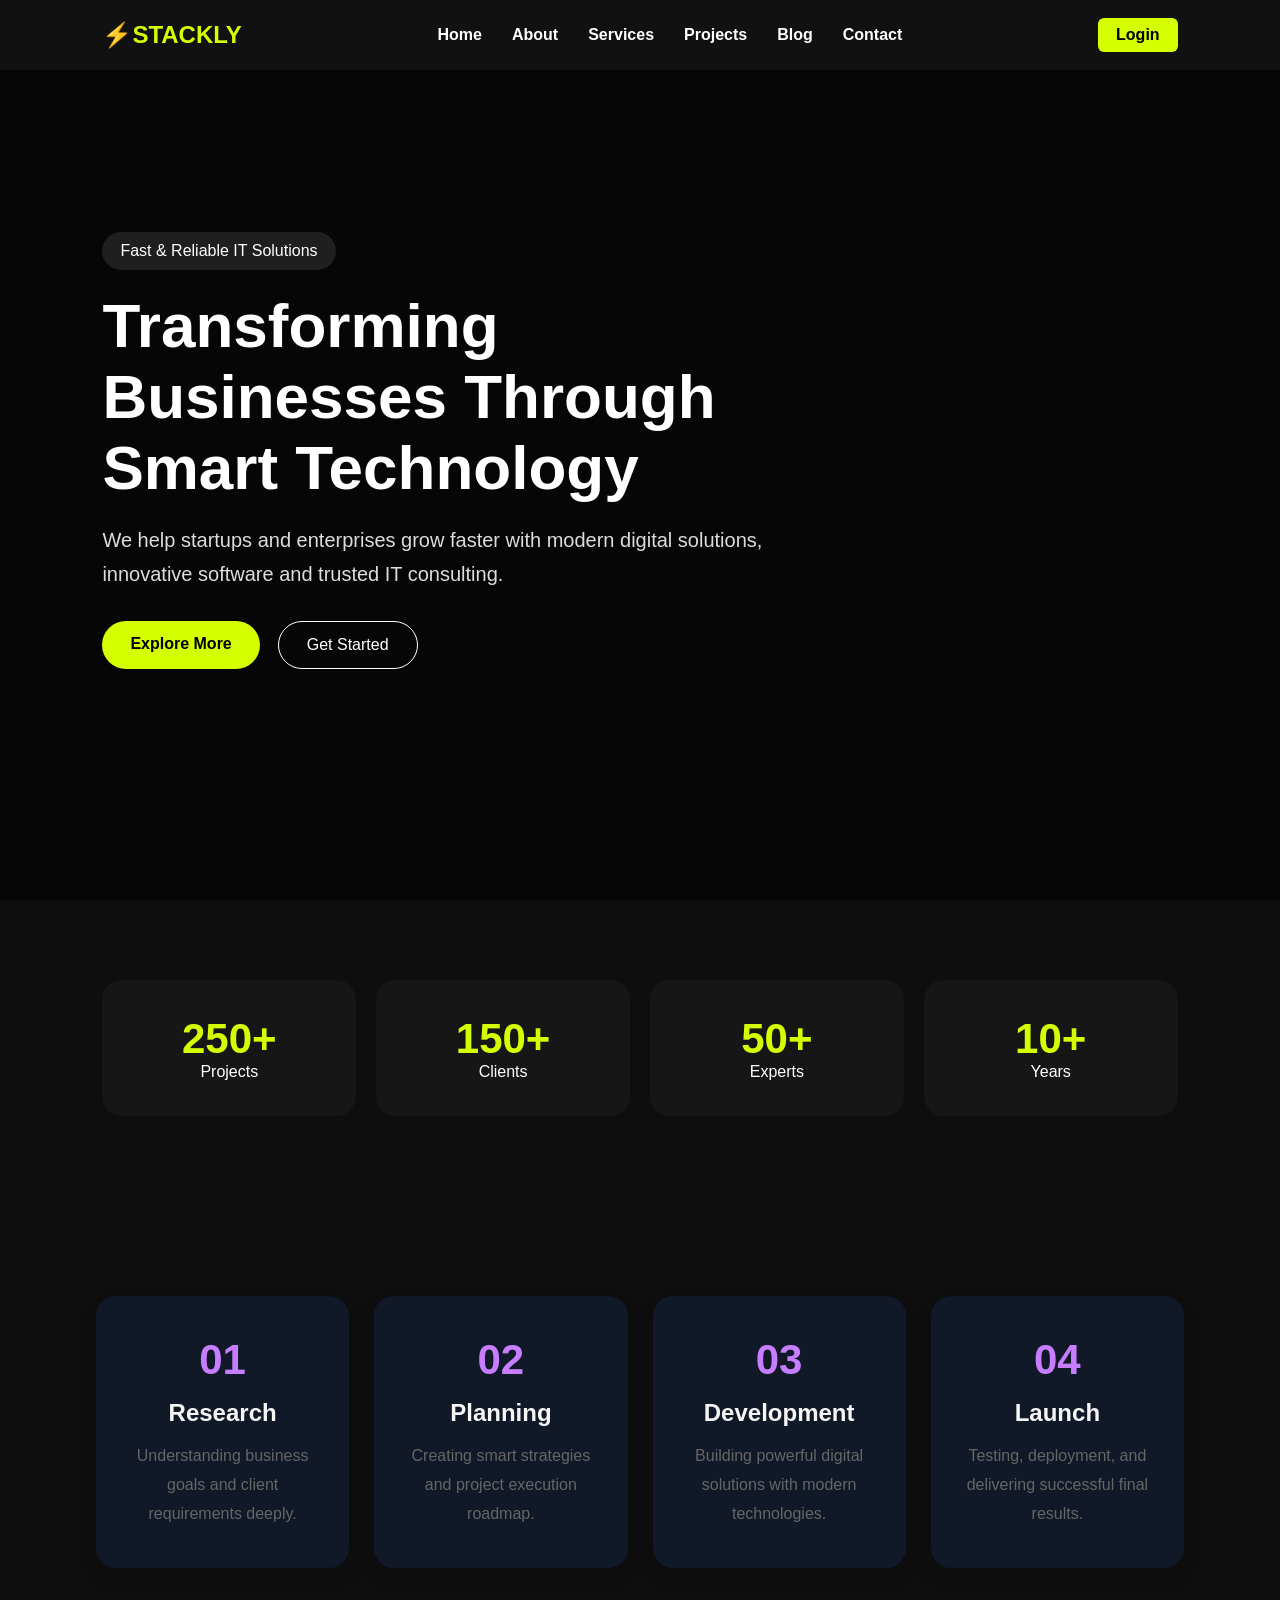
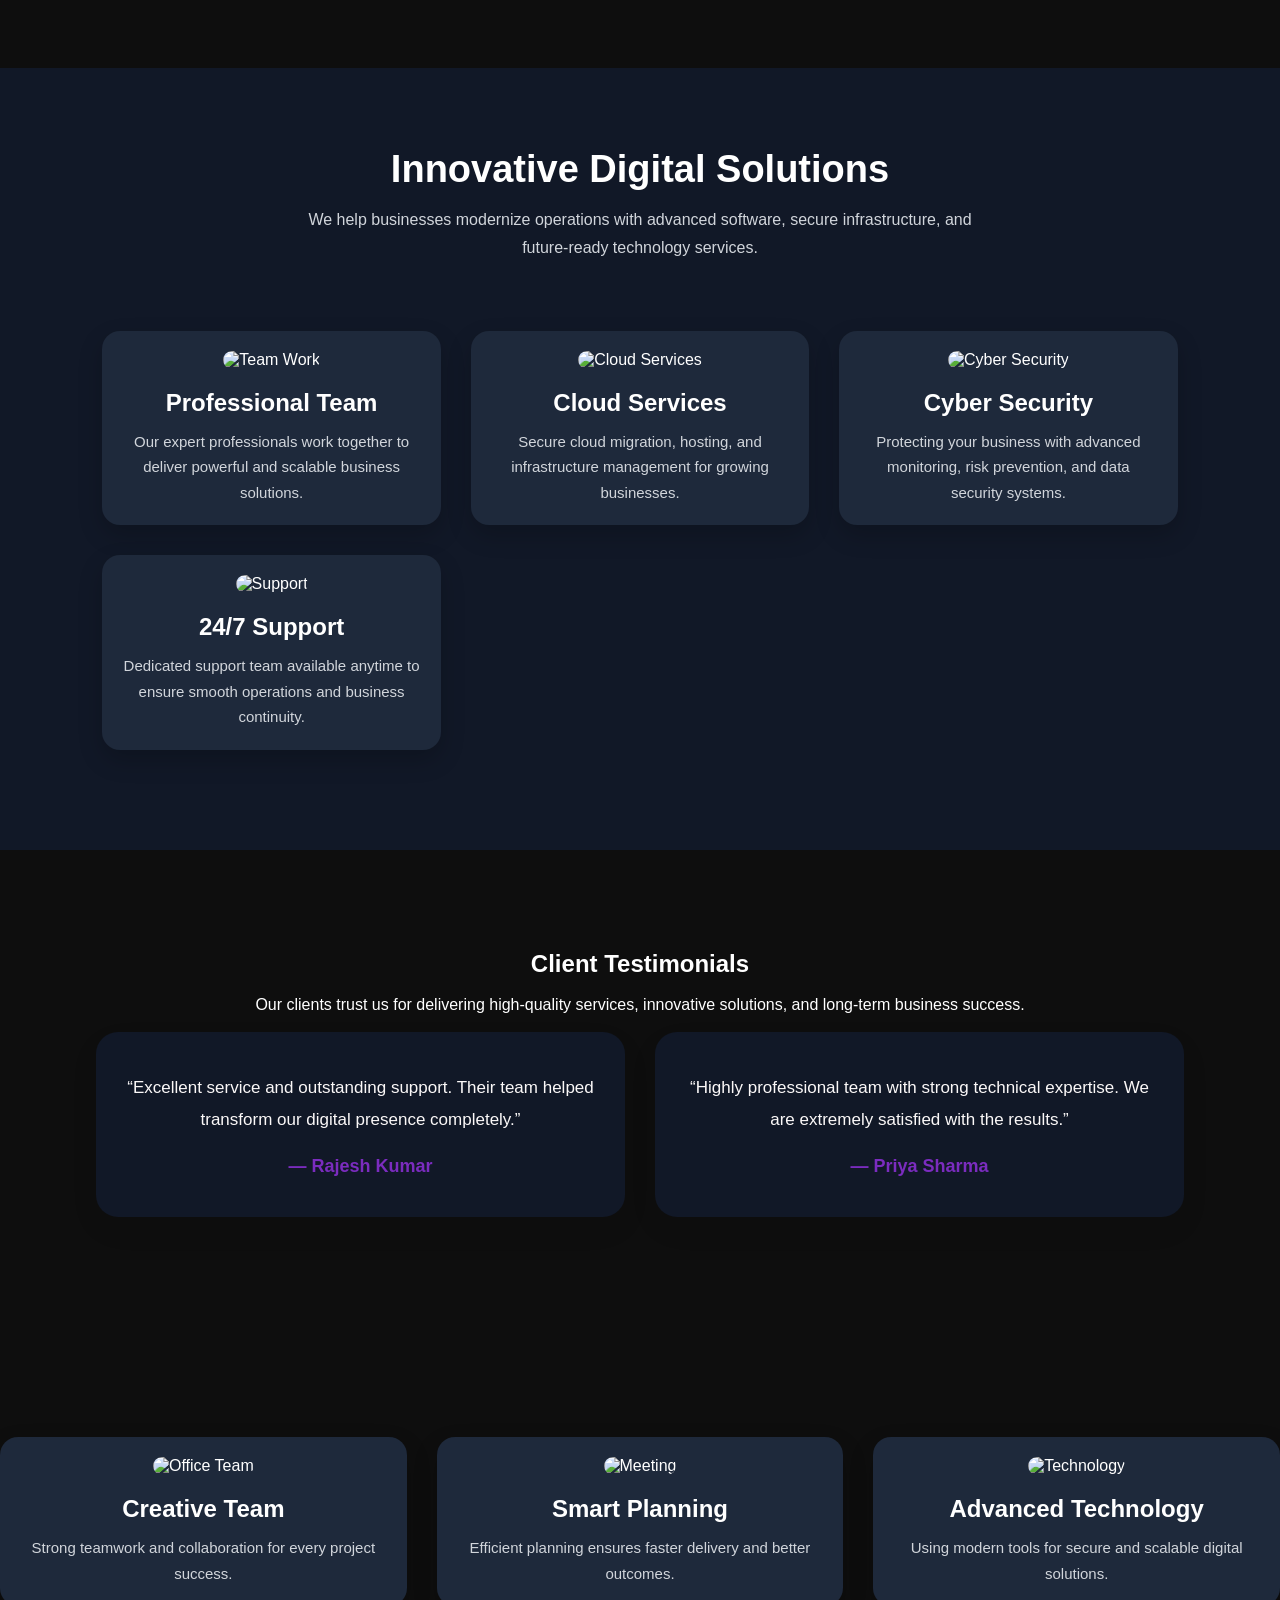
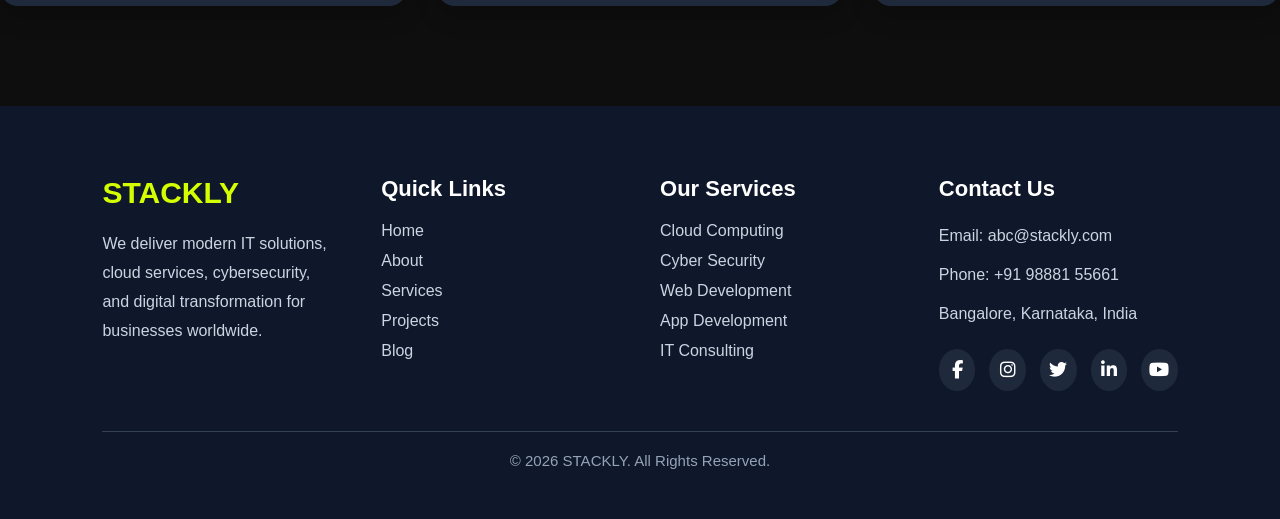
==== index.html @ 9eed7c70 "initial commit" ====
<!DOCTYPE html>
<html lang="en">
<head>
  <meta charset="UTF-8">
  <meta name="viewport" content="width=device-width, initial-scale=1.0">
  <title>STACKLY.com</title>
  <link rel="stylesheet" href="style.css">
</head>
<body>
      <div id="loader">
  <div class="spinner"></div>
  <h2>Loading Stackly...</h2>
</div>
<header>
  <a href="index.html" class="logo">⚡STACKLY</a>

  <div class="menu-icon" onclick="toggleMenuto()">
    ☰
  </div>

  <nav id="mobileMenu">
    <ul>
      <li><a href="index.html">Home</a></li>
      <li><a href="404.html">About</a></li>
      <li><a href="404.html">Services</a></li>
      <li><a href="404.html">Projects</a></li>
      <li><a href="404.html">Blog</a></li>
      <li><a href="404.html">Contact</a></li>
    </ul>
  </nav>

  <a href="login.html" class="login-btn">Login</a>
</header>
<section class="hero" id="hero">
  <div class="hero-content fade-up">
    <span class="tag">Fast & Reliable IT Solutions</span>
    <h1>Transforming Businesses Through Smart Technology</h1>
    <p>
      We help startups and enterprises grow faster with modern digital
      solutions, innovative software and trusted IT consulting.
    </p>

    <div class="hero-buttons">
      <a href="404.html" class="explore-btn">Explore More</a>
      <a href="404.html" class="secondary-btn">Get Started</a>
    </div>
  </div>
</section>

<section class="stats fade-up">
  <div class="stat-box"><h2>250+</h2><p>Projects</p></div>
  <div class="stat-box"><h2>150+</h2><p>Clients</p></div>
  <div class="stat-box"><h2>50+</h2><p>Experts</p></div>
  <div class="stat-box"><h2>10+</h2><p>Years</p></div>
</section>

<section class="process">
  <div class="container">

    <div class="process-wrapper">

      <div class="process-box">
        <span>01</span>
        <h3>Research</h3>
        <p>Understanding business goals and client requirements deeply.</p>
      </div>

      <div class="process-box">
        <span>02</span>
        <h3>Planning</h3>
        <p>Creating smart strategies and project execution roadmap.</p>
      </div>

      <div class="process-box">
        <span>03</span>
        <h3>Development</h3>
        <p>Building powerful digital solutions with modern technologies.</p>
      </div>

      <div class="process-box">
        <span>04</span>
        <h3>Launch</h3>
        <p>Testing, deployment, and delivering successful final results.</p>
      </div>

    </div>
  </div>
</section>
  
 <section class="extra-content">
  <div class="container">

    <div class="section-title">
      <h2>Innovative Digital Solutions</h2>
      <p>
        We help businesses modernize operations with advanced software,
        secure infrastructure, and future-ready technology services.
      </p>
    </div>

    <div class="about-grid">

      <div class="about-box">
        <img src="https://images.unsplash.com/photo-1521737604893-d14cc237f11d" alt="Team Work">
        <h3>Professional Team</h3>
        <p>
          Our expert professionals work together to deliver powerful
          and scalable business solutions.
        </p>
      </div>

      <div class="about-box">
        <img src="https://images.unsplash.com/photo-1451187580459-43490279c0fa" alt="Cloud Services">
        <h3>Cloud Services</h3>
        <p>
          Secure cloud migration, hosting, and infrastructure
          management for growing businesses.
        </p>
      </div>

      <div class="about-box">
        <img src="https://images.unsplash.com/photo-1516321318423-f06f85e504b3" alt="Cyber Security">
        <h3>Cyber Security</h3>
        <p>
          Protecting your business with advanced monitoring,
          risk prevention, and data security systems.
        </p>
      </div>

      <div class="about-box">
        <img src="https://images.unsplash.com/photo-1556155092-490a1ba16284" alt="Support">
        <h3>24/7 Support</h3>
        <p>
          Dedicated support team available anytime to ensure
          smooth operations and business continuity.
        </p>
      </div>
    </div>
  </div>
</section>

<section class="testimonials">
  <div class="container">

    <div class="section-title">
      <h2>Client Testimonials</h2><br>
      <p>
    Our clients trust us for delivering high-quality services,
    innovative solutions, and long-term business success.
  </p><br>
    </div>

    <div class="testimonial-wrapper">

      <div class="testimonial-box">
        <p>
          “Excellent service and outstanding support. Their team helped
          transform our digital presence completely.”
        </p>
        <h4>— Rajesh Kumar</h4>
      </div>

      <div class="testimonial-box">
        <p>
          “Highly professional team with strong technical expertise.
          We are extremely satisfied with the results.”
        </p>
        <h4>— Priya Sharma</h4>
      </div>

    </div>
  </div>
</section>

<div class="about-grid">
      <div class="about-box">
        <img src="https://images.unsplash.com/photo-1521737604893-d14cc237f11d" alt="Office Team">
        <h3>Creative Team</h3>
        <p>Strong teamwork and collaboration for every project success.</p>
      </div>

      <div class="about-box">
        <img src="https://images.unsplash.com/photo-1556155092-490a1ba16284" alt="Meeting">
        <h3>Smart Planning</h3>
        <p>Efficient planning ensures faster delivery and better outcomes.</p>
      </div>

      <div class="about-box">
        <img src="https://images.unsplash.com/photo-1516321318423-f06f85e504b3" alt="Technology">
        <h3>Advanced Technology</h3>
        <p>Using modern tools for secure and scalable digital solutions.</p>
      </div>
    </div>
  </div>
</section>

<footer class="footer">
  <div class="footer-container">

    <div class="footer-box">
      <h2>STACKLY</h2>
      <p>
        We deliver modern IT solutions, cloud services,
        cybersecurity, and digital transformation for
        businesses worldwide.
      </p>
    </div>

    <div class="footer-box">
      <h3>Quick Links</h3>
      <ul>
        <li><a href="#">Home</a></li>
        <li><a href="#">About</a></li>
        <li><a href="#">Services</a></li>
        <li><a href="#">Projects</a></li>
        <li><a href="#">Blog</a></li>
      </ul>
    </div>

    <div class="footer-box">
      <h3>Our Services</h3>
      <ul>
        <li><a href="#">Cloud Computing</a></li>
        <li><a href="#">Cyber Security</a></li>
        <li><a href="#">Web Development</a></li>
        <li><a href="#">App Development</a></li>
        <li><a href="#">IT Consulting</a></li>
      </ul>
    </div>

    <div class="footer-box">
      <h3>Contact Us</h3>
      <p>Email: abc@stackly.com</p>
      <p>Phone: +91 98881 55661</p>
      <p>Bangalore, Karnataka, India</p>

<link rel="stylesheet" href="https://cdnjs.cloudflare.com/ajax/libs/font-awesome/6.5.1/css/all.min.css">

<div class="social-icons">
  <a href="#"><i class="fab fa-facebook-f"></i></a>
  <a href="#"><i class="fab fa-instagram"></i></a>
  <a href="#"><i class="fab fa-twitter"></i></a>
  <a href="#"><i class="fab fa-linkedin-in"></i></a>
  <a href="#"><i class="fab fa-youtube"></i></a>
</div>
    </div>

  </div>

  <div class="footer-bottom">
    <p>© 2026 STACKLY. All Rights Reserved.</p>
  </div>
</footer>

<script src="script.js"></script>
</body>
</html>
---- style.css ----
*{
  margin:0;
  padding:0;
  box-sizing:border-box;
  font-family:Arial,sans-serif;
}

body{
  background:#0b0b0b;
  color:white;
  overflow-x:hidden;
}

header{
  position:fixed;
  width:100%;
  top:0;
  z-index:999;
  display:flex;
  justify-content:space-between;
  align-items:center;
  padding:18px 8%;
  background:rgba(0,0,0,0.75);
  backdrop-filter:blur(12px);
}

.logo{
  text-decoration:none;
  font-size:30px;
  font-weight:800;
  color:white;
}

nav ul{
  display:flex;
  list-style:none;
  gap:28px;
}

nav ul li a{
  color:#d4ff00;
  text-decoration:none;
  font-weight:600;
}

nav ul li a:hover{
  color:#d4ff00;
}

.login-btn,.explore-btn,.secondary-btn{
  text-decoration:none;
  padding:14px 28px;
  border-radius:40px;
  transition:.3s;
}

.login-btn,.explore-btn{
  background:#d4ff00;
  color:black;
  font-weight:bold;
}

.secondary-btn{
  border:1px solid white;
  color:white;
}

.hero{
  min-height:100vh;
  display:flex;
  align-items:center;
  padding:0 8%;
  background:url("https://images.unsplash.com/photo-1519389950473-47ba0277781c") center/cover;
  position:relative;
}

.hero::before{
  content:"";
  position:absolute;
  inset:0;
  background:rgba(0,0,0,.6);
}

.hero-content{
  position:relative;
  z-index:2;
  max-width:700px;
}

.hero h1{
  font-size:62px;
  margin:20px 0;
}

.hero p{
  font-size:20px;
  color:#ddd;
  line-height:1.7;
}

.hero-buttons{
  margin-top:30px;
  display:flex;
  gap:18px;
  flex-wrap:wrap;
}

.tag{
  display:inline-block;
  padding:10px 18px;
  border-radius:30px;
  background:rgba(255,255,255,.1);
}

.stats{
  padding:80px 8%;
  display:grid;
  grid-template-columns:repeat(auto-fit,minmax(220px,1fr));
  gap:20px;
}

.stat-box{
  background:#161616;
  padding:35px;
  border-radius:20px;
  text-align:center;
}

.stat-box h2{
  color:#d4ff00;
  font-size:42px;
}

.card:hover,
.login-btn:hover,
.explore-btn:hover,
.secondary-btn:hover{
  transform: translateY(-6px);
  box-shadow: 0 10px 30px rgba(212,89,37,0.25);
}

.fade-up{
  animation:fadeUp 1s ease;
}


@keyframes fadeUp{
  from{
    opacity:0;
    transform:translateY(40px);
  }
  to{
    opacity:1;
    transform:translateY(0);
  }
}

@keyframes floatAnimation{
  0%{transform:translateY(0px);}
  50%{transform:translateY(-10px);}
  100%{transform:translateY(0px);}
}

@keyframes zoomIn{
  from{
    opacity:0;
    transform:scale(0.9);
  }
  to{
    opacity:1;
    transform:scale(1);
  }
}

.hero-content h1{
  animation: zoomIn 1.2s ease;
}

.tag{
  animation: floatAnimation 3s ease-in-out infinite;
}

.stat-box{
  animation: fadeUp 1s ease;
}

.card{
  animation: fadeUp 1.2s ease;
}

@keyframes fadeUp{
  from{
    opacity:0;
    transform:translateY(40px);
  }
  to{
    opacity:1;
    transform:translateY(0);
  }
}

.footer-bottom{
  text-align:center;
  padding:30px;
  border-top:1px solid rgba(255,255,255,.08);
}

@media(max-width:768px){
  .hero h1{font-size:38px;}
  nav{display:none;}
  .login-btn{display:none;}
}

body {
  background: #0e0e0e;
  min-height: 100vh;
}

.header {
  background: #ffffff;
  padding: 28px 40px;
  display: flex;
  justify-content: space-between;
  align-items: center;
  border-bottom: 1px solid #e5e5e5;
}

.logo {
  display: flex;
  align-items: center;
  gap: 10px;
}

.logo-icon {
  font-size: 34px;
  color: #d4ff00;
}

.logo-text {
  font-size: 24px;
  font-weight: bold;
  color: #d4ff00;
}

.error-section {
  text-align: center;
  padding: 120px 20px;
}

.error-section h1 {
  font-size: 160px;
  color: #d4ff00;
  font-weight: bold;
  text-shadow: 8px 8px 0 #6d6e70;
  margin-bottom: 20px;
}

.error-section p {
  max-width: 750px;
  margin: auto;
  font-size: 30px;
  line-height: 1.7;
  color: #64748b;
  margin-bottom: 60px;
}

.home-btn {
  display: inline-block;
  background: #d4ff00;
  color: rgb(16, 16, 16);
  text-decoration: none;
  padding: 24px 80px;
  font-size: 28px;
  font-weight: 600;
  border-radius: 18px;
  box-shadow: 0 10px 25px rgba(37, 99, 235, 0.2);
  transition: 0.3s;
}

.home-btn:hover {
  background: #d4ff00;
}

@media (max-width: 768px) {
  .header {
    padding: 20px;
  }

  .logo-text {
    font-size: 20px;
  }

  .menu-icon {
    font-size: 28px;
  }

  .error-section {
    padding: 80px 20px;
  }

  .error-section h1 {
    font-size: 100px;
  }

  .error-section h2 {
    font-size: 34px;
  }

  .error-section p {
    font-size: 18px;
  }

  .home-btn {
    width: 100%;
    max-width: 320px;
    padding: 18px;
    font-size: 20px;
  }
}

.footer {
  background: #0f172a;
  color: white;
  padding: 70px 8% 20px;
  margin-top: 80px;
}

.footer-container {
  display: flex;
  justify-content: space-between;
  gap: 40px;
  flex-wrap: wrap;
}

.footer-box {
  flex: 1;
  min-width: 220px;
}

.footer-box h2 {
  font-size: 30px;
  margin-bottom: 20px;
  color: #d4ff00;
}

.footer-box h3 {
  font-size: 22px;
  margin-bottom: 20px;
  color: #ffffff;
}

.footer-box p {
  font-size: 16px;
  line-height: 1.8;
  color: #cbd5e1;
  margin-bottom: 10px;
}

.footer-box ul {
  list-style: none;
}

.footer-box ul li {
  margin-bottom: 12px;
}

.footer-box ul li a {
  text-decoration: none;
  color: #cbd5e1;
  transition: 0.3s;
}

.footer-box ul li a:hover {
  color: #c77dff;
  padding-left: 5px;
}

.social-icons {
  margin-top: 20px;
  display: flex;
  gap: 12px;
}

.social-icons a {
  width: 42px;
  height: 42px;
  background: #1e293b;
  color: white;
  text-decoration: none;
  display: flex;
  align-items: center;
  justify-content: center;
  border-radius: 50%;
  font-size: 14px;
  transition: 0.3s;
}

.social-icons a:hover {
  background: #7b2cbf;
  transform: translateY(-4px);
}

.footer-bottom {
  text-align: center;
  border-top: 1px solid #334155;
  margin-top: 40px;
  padding-top: 20px;
}

.footer-bottom p {
  color: #94a3b8;
  font-size: 15px;
}

@media (max-width: 768px) {
  .footer-container {
    flex-direction: column;
  }
}

.social-icons {
  margin-top: 20px;
  display: flex;
  gap: 14px;
}

.social-icons a {
  width: 42px;
  height: 42px;
  background: #1e293b;
  color: white;
  text-decoration: none;
  display: flex;
  align-items: center;
  justify-content: center;
  border-radius: 50%;
  font-size: 18px;
  transition: 0.3s ease;
}

.social-icons a:hover {
  background: #7b2cbf;
  transform: translateY(-5px);
  box-shadow: 0 8px 20px rgba(123, 44, 191, 0.3);
}

.process {
  padding: 100px 0;
  background: #0e0e0e;
}

.process-wrapper {
  width: 85%;
  margin: auto;
  display: flex;
  gap: 25px;
  flex-wrap: wrap;
}

.process-box {
  flex: 1;
  min-width: 220px;
  background: #111827;
  padding: 40px 25px;
  border-radius: 20px;
  text-align: center;
  box-shadow: 0 10px 25px rgba(0,0,0,0.05);
  transition: 0.4s ease;
  animation: fadeUp 1s ease forwards;
  opacity: 0;
}

.process-box:nth-child(1) {
  animation-delay: 0.2s;
}

.process-box:nth-child(2) {
  animation-delay: 0.4s;
}

.process-box:nth-child(3) {
  animation-delay: 0.6s;
}

.process-box:nth-child(4) {
  animation-delay: 0.8s;
}

.process-box:hover {
  transform: translateY(-10px) scale(1.03);
  box-shadow: 0 20px 35px rgba(123, 44, 191, 0.15);
}

.process-box:hover span {
  transform: scale(1.1);
}

.process-box span {
  font-size: 42px;
  font-weight: bold;
  color: #c77dff;
  display: block;
  margin-bottom: 15px;
  transition: 0.4s;
}

.process-box h3 {
  font-size: 24px;
  color: whitesmoke;
  margin-bottom: 15px;
}

.process-box p {
  font-size: 16px;
  color: #666;
  line-height: 1.8;
}

@keyframes fadeUp {
  from {
    opacity: 0;
    transform: translateY(60px);
  }

  to {
    opacity: 1;
    transform: translateY(0);
  }
}

@media (max-width: 992px) {
  .process-wrapper {
    flex-direction: column;
  }
}

@media (max-width: 576px) {
  .process {
    padding: 70px 0;
  }

  .process-box {
    padding: 30px 20px;
  }

  .process-box span {
    font-size: 34px;
  }

  .process-box h3 {
    font-size: 22px;
  }
}

header {
  width: 100%;
  padding: 18px 8%;
  display: flex;
  justify-content: space-between;
  align-items: center;
  background: #111;
  position: fixed;
  top: 0;
  left: 0;
  z-index: 999;
}

.logo {
  color: #d4ff00;
  font-size: 24px;
  font-weight: bold;
  text-decoration: none;
}

nav ul {
  display: flex;
  gap: 30px;
  list-style: none;
}

nav ul li a {
  color: white;
  text-decoration: none;
  font-size: 16px;
}

.login-btn {
  padding: 8px 18px;
  background: #d4ff00;
  color: black ;
  border-radius: 6px;
  font-weight: 600;
}

.menu-icon {
  display: none;
  font-size: 28px;
  color: white;
  cursor: pointer;
}

@media (max-width: 768px) {
  .menu-icon {
    display: block;
  }

  nav {
    position: absolute;
    top: 80px;
    right: -100%;
    width: 250px;
    background: #111;
    transition: 0.4s;
    border-radius: 10px;
    padding: 20px;
  }

  nav.active {
    right: 20px;
  }

  nav ul {
    flex-direction: column;
    gap: 20px;
  }

  nav ul li a {
    display: block;
    font-size: 18px;
  }
}

.testimonials .container {
  text-align: center;
  margin-bottom: 50px;
}

.testimonials {
  padding: 100px 0;
  background: #0e0e0e;
}

.testimonial-wrapper {
  width: 85%;
  margin: auto;
  display: flex;
  gap: 30px;
  flex-wrap: wrap;
}

.testimonial-box {
  flex: 1;
  min-width: 300px;
  background: #111827;
  padding: 40px 30px;
  border-radius: 22px;
  box-shadow: 0 12px 30px rgba(0,0,0,0.06);
  position: relative;
  overflow: hidden;
  transition: 0.4s ease;
  animation: slideFade 1s ease forwards;
  opacity: 0;
}

.testimonial-box:nth-child(1) {
  animation-delay: 0.3s;
}

.testimonial-box:nth-child(2) {
  animation-delay: 0.6s;
}

.testimonial-box::before {
  content: "";
  position: absolute;
  top: 0;
  left: -100%;
  width: 100%;
  height: 4px;
  background: linear-gradient(to right, #7b2cbf, #c77dff);
  transition: 0.6s;
}

.testimonial-box:hover::before {
  left: 0;
}

.testimonial-box:hover {
  transform: translateY(-12px) scale(1.02);
  box-shadow: 0 20px 40px rgba(123, 44, 191, 0.15);
}

.testimonial-box:hover h4 {
  letter-spacing: 1px;
}

.testimonial-box p {
  font-size: 17px;
  line-height: 1.9;
  color: #fbf8f8;
  margin-bottom: 20px;
  position: relative;
  z-index: 2;
}

.testimonial-box h4 {
  font-size: 18px;
  color: #7b2cbf;
  font-weight: 600;
  transition: 0.3s;
  position: relative;
  z-index: 2;
}

@keyframes slideFade {
  from {
    opacity: 0;
    transform: translateY(70px);
  }

  to {
    opacity: 1;
    transform: translateY(0);
  }
}

@media (max-width: 992px) {
  .testimonial-wrapper {
    flex-direction: column;
  }
}

@media (max-width: 576px) {
  .testimonials {
    padding: 70px 0;
  }

  .testimonial-box {
    padding: 30px 20px;
  }

  .testimonial-box p {
    font-size: 16px;
  }

  .testimonial-box h4 {
    font-size: 17px;
  }
}

.menu-icon {
  display: none;
  font-size: 32px;
  color: white;
  cursor: pointer;
  font-weight: bold;
}

@media (max-width: 768px) {

  .menu-icon {
    display: block;
  }

  .login-btn {
    display: none;
  }

  nav {
    position: absolute;
    top: 80px;
    right: 20px;
    width: 250px;
    background: #111;
    border-radius: 12px;
    padding: 20px;
    display: none;   
    box-shadow: 0 10px 30px rgba(0,0,0,0.3);
  }

  nav ul {
    display: flex;
    flex-direction: column;
    gap: 20px;
    list-style: none;
  }

  nav ul li a {
    color: white;
    text-decoration: none;
    font-size: 18px;
  }

  nav ul li a:hover {
    color: #d4ff00;
  }

  nav.show {
    display: block;
  }
}

.about-grid {
  display: grid;
  grid-template-columns: repeat(auto-fit, minmax(280px, 1fr));
  gap: 30px;
  margin-top: 50px;
  padding: 20px 0;
}

.about-box {
  background: #1e293b;
  border-radius: 18px;
  overflow: hidden;
  box-shadow: 0 10px 25px rgba(0, 0, 0, 0.2);
  transition: 0.4s ease;
  text-align: center;
  padding: 20px;
}

.about-box:hover {
  transform: translateY(-10px);
}

.about-box img {
  width: 100%;
  height: 220px;
  object-fit: cover;
  border-radius: 14px;
  margin-bottom: 20px;
}

.about-box h3 {
  font-size: 24px;
  margin-bottom: 12px;
  color: #ffffff;
}

.about-box p {
  font-size: 15px;
  color: #d1d5db;
  line-height: 1.7;
}

#loader {
  position: fixed;
  width: 100%;
  height: 100vh;
  background: #0f172a;
  display: flex;
  justify-content: center;
  align-items: center;
  flex-direction: column;
  top: 0;
  left: 0;
  z-index: 9999;
}

.spinner {
  width: 70px;
  height: 70px;
  border: 6px solid rgba(255,255,255,0.2);
  border-top: 6px solid #38bdf8;
  border-radius: 50%;
  animation: spin 1s linear infinite;
  margin-bottom: 20px;
}

@keyframes spin {
  100% {
    transform: rotate(360deg);
  }
}

#loader h2 {
  color: white;
  font-size: 24px;
  font-weight: 600;
}


.extra-content {
  padding: 80px 8%;
  background: #111827;
}

.extra-content .section-title {
  text-align: center;
  margin-bottom: 50px;
}

.extra-content .section-title h2 {
  font-size: 38px;
  color: #ffffff;
  margin-bottom: 15px;
}

.extra-content .section-title p {
  font-size: 16px;
  color: #d1d5db;
  max-width: 700px;
  margin: auto;
  line-height: 1.7;
}

.extra-content .about-grid {
  display: grid;
  grid-template-columns: repeat(auto-fit, minmax(280px, 1fr));
  gap: 30px;
}

.extra-content .about-box {
  background: #1e293b;
  border-radius: 18px;
  overflow: hidden;
  padding: 20px;
  text-align: center;
  transition: 0.4s ease;
  box-shadow: 0 10px 25px rgba(0,0,0,0.2);
}

.extra-content .about-box:hover {
  transform: translateY(-10px);
}

.extra-content .about-box img {
  width: 100%;
  height: 220px;
  object-fit: cover;
  border-radius: 14px;
  margin-bottom: 20px;
}

.extra-content .about-box h3 {
  font-size: 24px;
  color: #ffffff;
  margin-bottom: 12px;
}

.extra-content .about-box p {
  font-size: 15px;
  color: #d1d5db;
  line-height: 1.7;
}
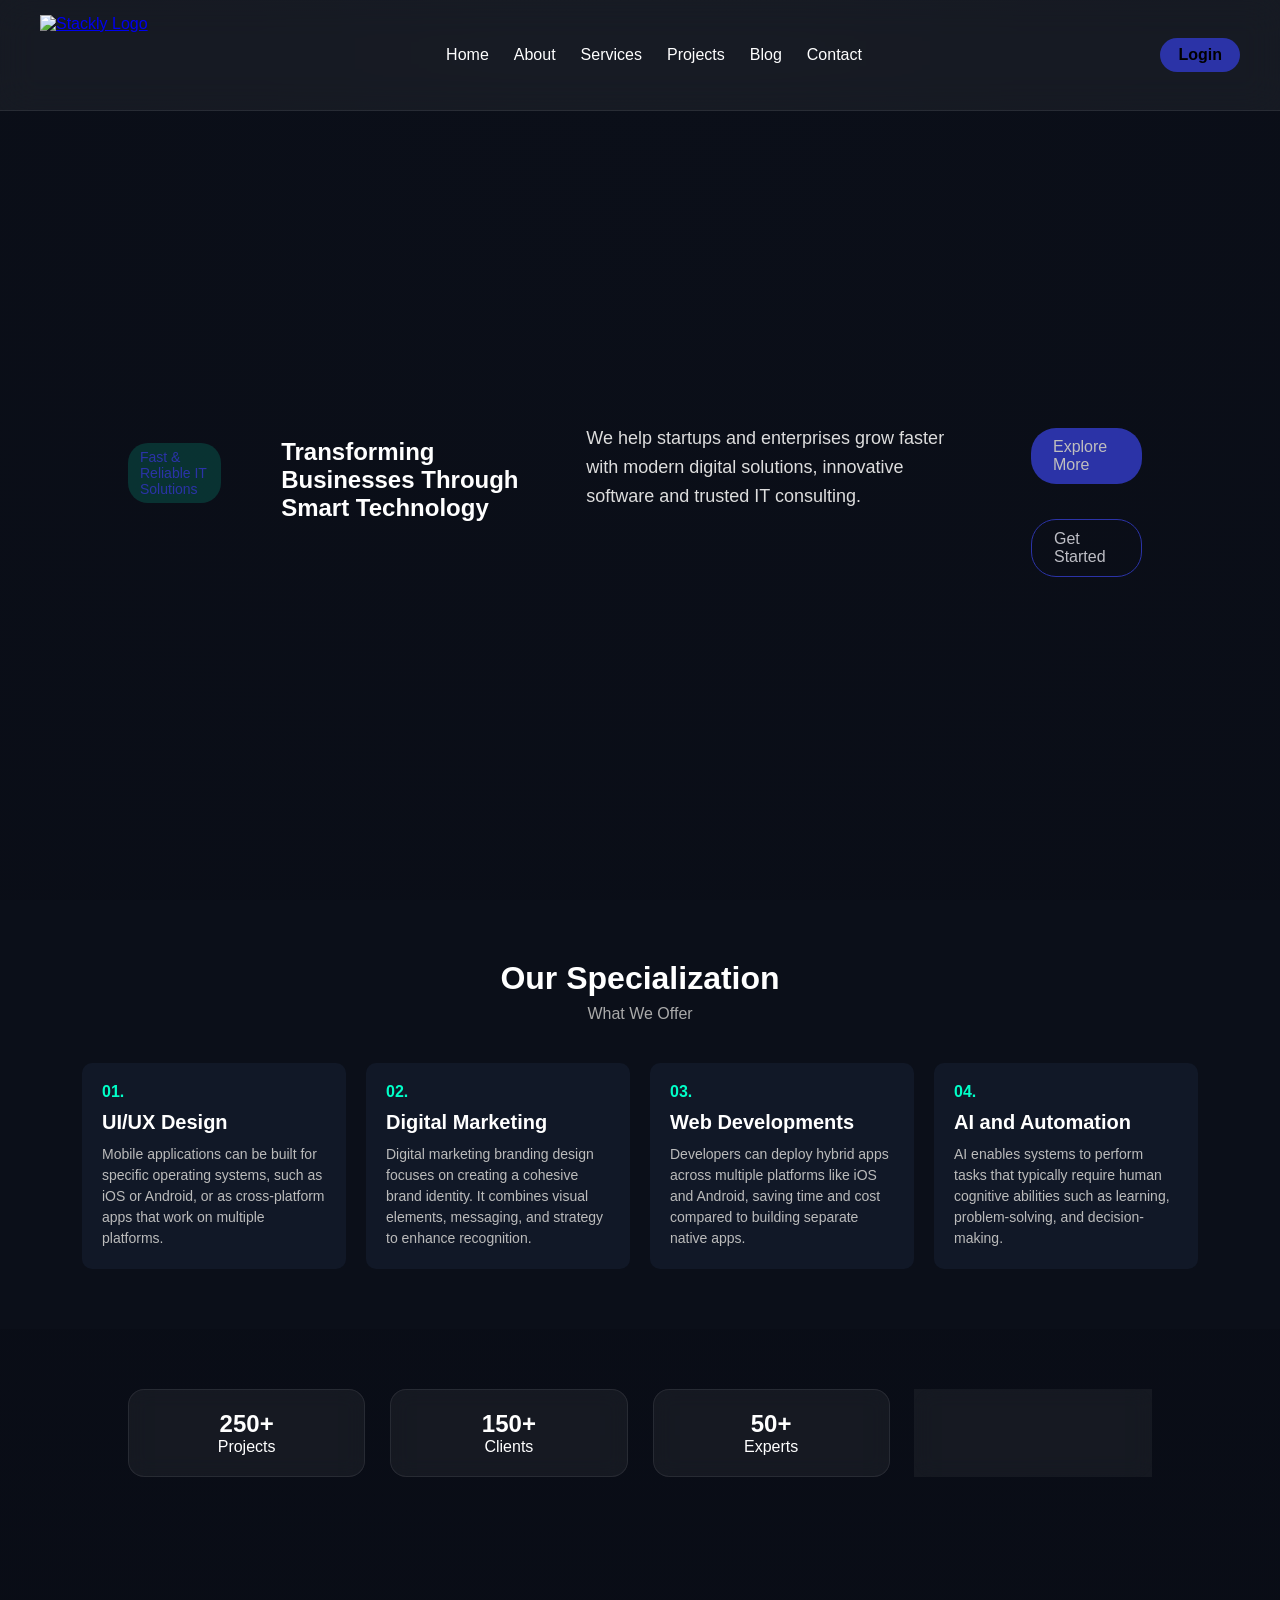
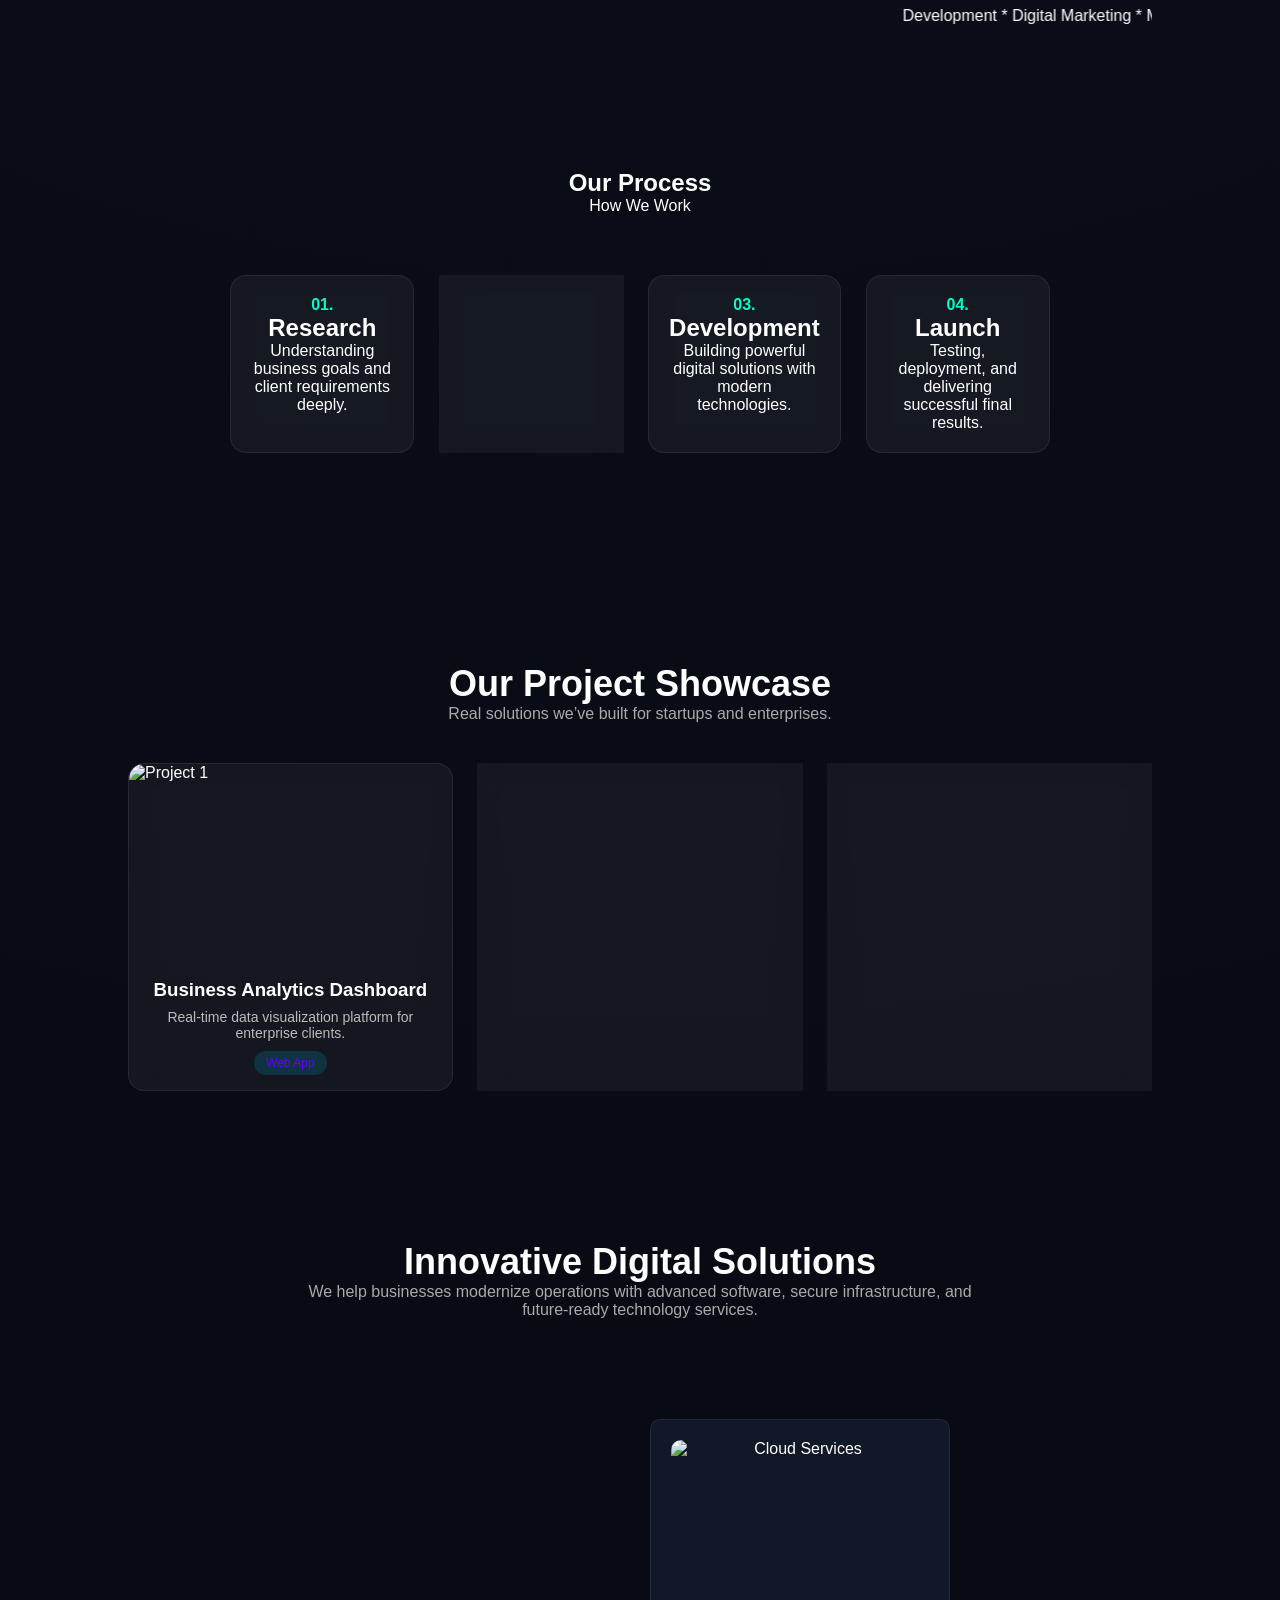
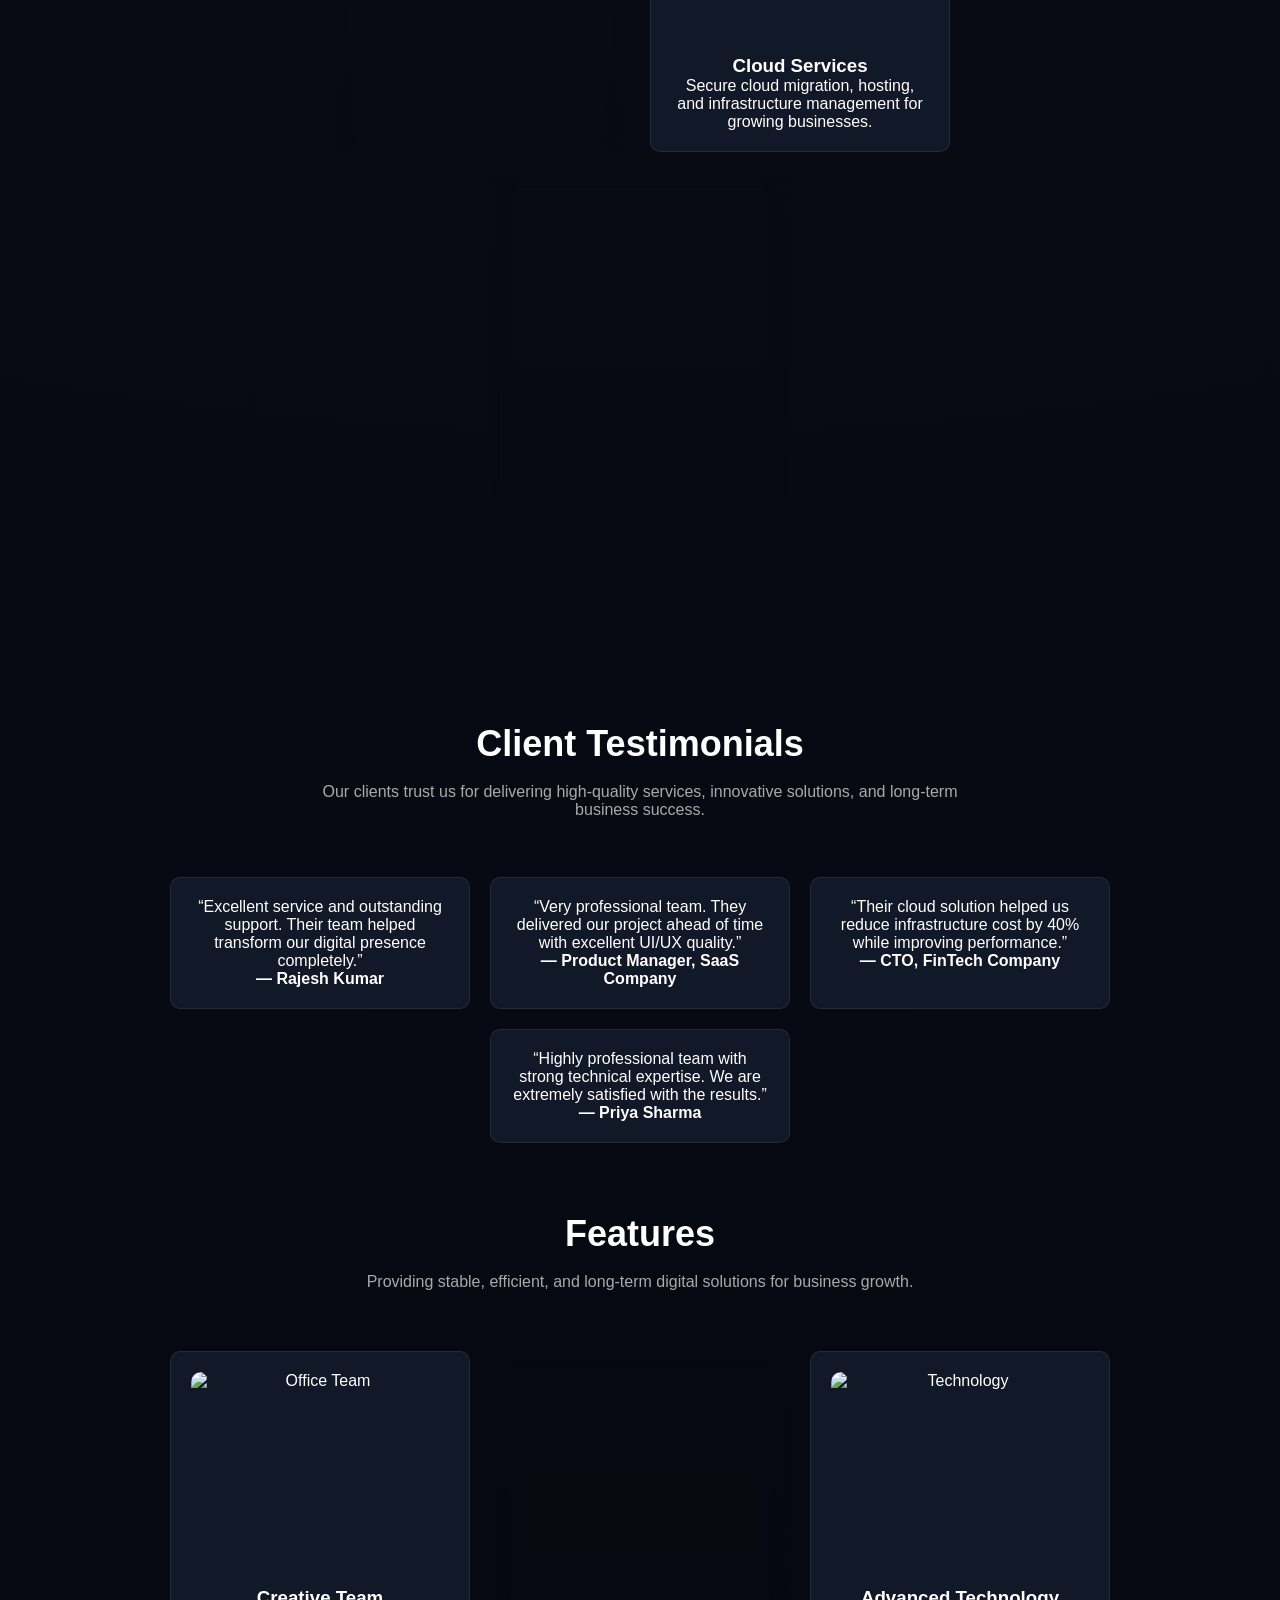
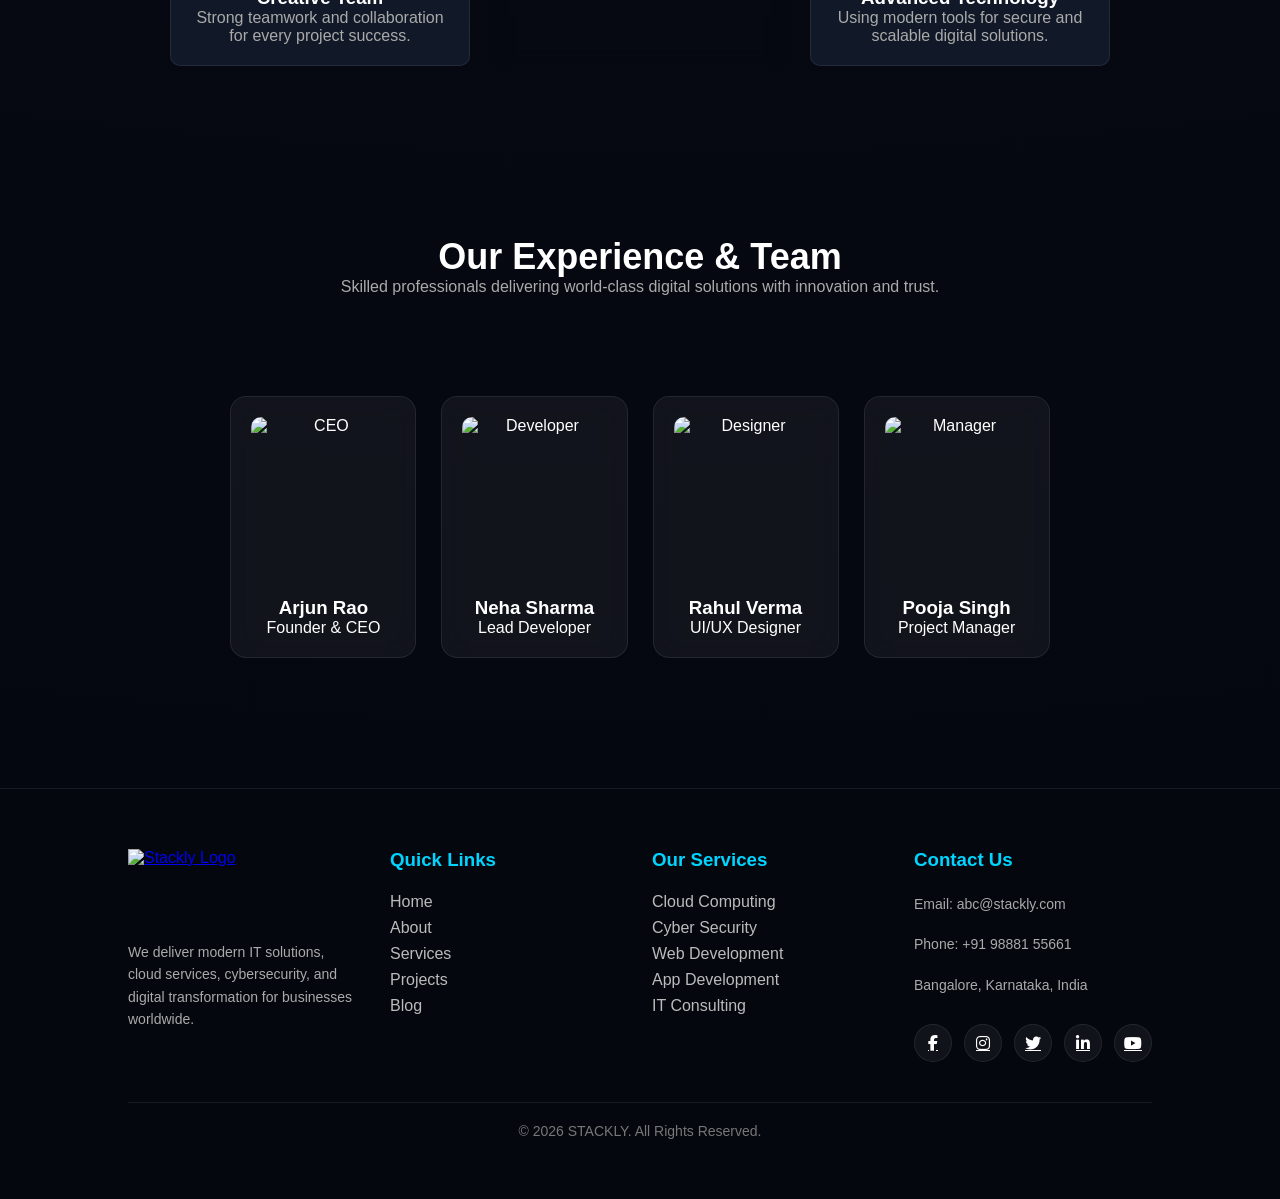
==== commit 16b8ef4c: "correction" ====
--- a/index.html
+++ b/index.html
@@ -9,16 +9,14 @@
 <body>
       <div id="loader">
   <div class="spinner"></div>
-  <h2>Loading Stackly...</h2>
+  <h2>Loading...</h2>
 </div>
 <header>
-  <a href="index.html" class="logo">⚡STACKLY</a>
-
-  <div class="menu-icon" onclick="toggleMenuto()">
-    ☰
-  </div>
-
-  <nav id="mobileMenu">
+   <a href="index.html" class="logo"><img src="https://snabsolutions.in/wp-content/uploads/2026/02/stackly-snab-solutions.png" alt="Stackly Logo" style="height:80px; width:auto;"></a>
+   
+    <div class="menu-icon" onclick="toggleMenu(this)">☰</div>
+
+  <nav id="navMenu">
     <ul>
       <li><a href="index.html">Home</a></li>
       <li><a href="404.html">About</a></li>
@@ -29,8 +27,10 @@
     </ul>
   </nav>
 
+
   <a href="login.html" class="login-btn">Login</a>
 </header>
+
 <section class="hero" id="hero">
   <div class="hero-content fade-up">
     <span class="tag">Fast & Reliable IT Solutions</span>
@@ -45,50 +45,166 @@
       <a href="404.html" class="secondary-btn">Get Started</a>
     </div>
   </div>
+
+    </div>
+  </div>
+</section>
+
+ <section class="services">
+  <div class="section-header">
+    <h1>Our Specialization</h1>
+    <p>What We Offer</p>
+  </div>
+
+  <div class="container">
+
+    <div class="card">
+      <span class="number">01.</span>
+      <h2>UI/UX Design</h2>
+      <p>
+        Mobile applications can be built for specific operating systems, 
+        such as iOS or Android, or as cross-platform apps that work on multiple platforms.
+      </p>
+    </div>
+
+    <div class="card">
+      <span class="number">02.</span>
+      <h2>Digital Marketing</h2>
+      <p>
+        Digital marketing branding design focuses on creating a cohesive brand identity.
+        It combines visual elements, messaging, and strategy to enhance recognition.
+      </p>
+    </div>
+
+    <div class="card">
+      <span class="number">03.</span>
+      <h2>Web Developments</h2>
+      <p>
+        Developers can deploy hybrid apps across multiple platforms like iOS and Android,
+        saving time and cost compared to building separate native apps.
+      </p>
+    </div>
+
+    <div class="card">
+      <span class="number">04.</span>
+      <h2>AI and Automation</h2>
+      <p>
+        AI enables systems to perform tasks that typically require human cognitive abilities
+        such as learning, problem-solving, and decision-making.
+      </p>
+    </div>
+
+  </div>
 </section>
 
 <section class="stats fade-up">
-  <div class="stat-box"><h2>250+</h2><p>Projects</p></div>
-  <div class="stat-box"><h2>150+</h2><p>Clients</p></div>
-  <div class="stat-box"><h2>50+</h2><p>Experts</p></div>
-  <div class="stat-box"><h2>10+</h2><p>Years</p></div>
-</section>
+  <div class="stat-box">
+    <h2><span class="counter" data-target="250">0</span>+</h2>
+    <p>Projects</p>
+  </div>
+
+  <div class="stat-box">
+    <h2><span class="counter" data-target="150">0</span>+</h2>
+    <p>Clients</p>
+  </div>
+
+  <div class="stat-box">
+    <h2><span class="counter" data-target="50">0</span>+</h2>
+    <p>Experts</p>
+  </div>
+
+  <div class="stat-box">
+    <h2><span class="counter" data-target="10">0</span>+</h2>
+    <p>Years</p>
+  </div>
+</section>
+
+<section class="marquee">
+  <div class="track">
+    <marquee behavior="" direction="">Development * Digital Marketing * Mobile App * Branding * Development * Digital Marketing *
+  </marquee></div>
+</section>
+
 
 <section class="process">
-  <div class="container">
-
-    <div class="process-wrapper">
-
-      <div class="process-box">
-        <span>01</span>
-        <h3>Research</h3>
-        <p>Understanding business goals and client requirements deeply.</p>
-      </div>
-
-      <div class="process-box">
-        <span>02</span>
-        <h3>Planning</h3>
-        <p>Creating smart strategies and project execution roadmap.</p>
-      </div>
-
-      <div class="process-box">
-        <span>03</span>
-        <h3>Development</h3>
-        <p>Building powerful digital solutions with modern technologies.</p>
-      </div>
-
-      <div class="process-box">
-        <span>04</span>
-        <h3>Launch</h3>
-        <p>Testing, deployment, and delivering successful final results.</p>
-      </div>
-
-    </div>
-  </div>
+  <div class="process-header">
+   
+   <center><h1>Our Process</h1>
+    <p>How We Work</p></center> 
+  </div>
+
+  <div class="process-wrapper">
+  
+    <div class="process-box">
+      <span class="number">01.</span>
+      <h2>Research</h2>
+      <p>Understanding business goals and client requirements deeply.</p>
+    </div>
+
+    <div class="process-box">
+    <span class="number">02.</span>  
+      <h2>Planning</h2>
+      <p>Creating smart strategies and project execution roadmap.</p>
+    </div>
+
+    <div class="process-box">
+    <span class="number">03.</span>
+      <h2>Development</h2>
+      <p>Building powerful digital solutions with modern technologies.</p>
+    </div>
+
+    <div class="process-box">
+       <span class="number">04.</span>
+      <h2>Launch</h2>
+      <p>Testing, deployment, and delivering successful final results.</p>
+    </div>
+
+  </div>
+
+</section>
+
+<section class="projects">
+
+  <div class="section-title">
+    <h2>Our Project Showcase</h2>
+    <p>Real solutions we’ve built for startups and enterprises.</p>
+  </div>
+
+  <div class="project-grid">
+
+    <div class="project-card">
+      <img src="https://thumbs.dreamstime.com/b/analyst-uses-computer-dashboard-data-business-analysis-management-system-kpi-metrics-connected-to-database-353517688.jpg" alt="Project 1">
+      <div class="project-info">
+        <h3>Business Analytics Dashboard</h3>
+        <p>Real-time data visualization platform for enterprise clients.</p>
+        <span>Web App</span>
+      </div>
+    </div>
+
+    <div class="project-card">
+      <img src="https://bluesoft.com/wp-content/uploads/2025/10/20251013_1436_Futuristic-Tech-Network_simple_compose_01k7es1asaek7b1qc7sn5cz095.png" alt="Project 2">
+      <div class="project-info">
+        <h3>AI Automation System</h3>
+        <p>Smart workflow automation using AI and cloud integration.</p>
+        <span>AI / Cloud</span>
+      </div>
+    </div>
+
+    <div class="project-card">
+      <img src="https://assets-160c6.kxcdn.com/wp-content/uploads/2022/08/2022-08-16-de-en.jpg" alt="Project 3">
+      <div class="project-info">
+        <h3>E-Commerce Platform</h3>
+        <p>High-performance scalable online shopping / E-commerce Platform.</p>
+        <span>Full Stack</span>
+      </div>
+    </div>
+
+  </div>
+
 </section>
   
  <section class="extra-content">
-  <div class="container">
+  
 
     <div class="section-title">
       <h2>Innovative Digital Solutions</h2>
@@ -101,7 +217,7 @@
     <div class="about-grid">
 
       <div class="about-box">
-        <img src="https://images.unsplash.com/photo-1521737604893-d14cc237f11d" alt="Team Work">
+        <img src="https://png.pngtree.com/thumb_back/fh260/background/20250802/pngtree-diverse-hands-stacked-in-unity-teamwork-circle-background-image_17689610.webp" alt="Team Work">
         <h3>Professional Team</h3>
         <p>
           Our expert professionals work together to deliver powerful
@@ -110,7 +226,7 @@
       </div>
 
       <div class="about-box">
-        <img src="https://images.unsplash.com/photo-1451187580459-43490279c0fa" alt="Cloud Services">
+        <img src="https://tse1.mm.bing.net/th/id/OIP.SV7XwiuKnobBZrPXcWPzLgHaEJ?r=0&rs=1&pid=ImgDetMain&o=7&rm=3" alt="Cloud Services">
         <h3>Cloud Services</h3>
         <p>
           Secure cloud migration, hosting, and infrastructure
@@ -119,7 +235,7 @@
       </div>
 
       <div class="about-box">
-        <img src="https://images.unsplash.com/photo-1516321318423-f06f85e504b3" alt="Cyber Security">
+        <img src="https://tse2.mm.bing.net/th/id/OIP.jO43bEO_901B991oeoM9wQHaGN?r=0&w=2000&h=1679&rs=1&pid=ImgDetMain&o=7&rm=3" alt="Cyber Security">
         <h3>Cyber Security</h3>
         <p>
           Protecting your business with advanced monitoring,
@@ -127,21 +243,11 @@
         </p>
       </div>
 
-      <div class="about-box">
-        <img src="https://images.unsplash.com/photo-1556155092-490a1ba16284" alt="Support">
-        <h3>24/7 Support</h3>
-        <p>
-          Dedicated support team available anytime to ensure
-          smooth operations and business continuity.
-        </p>
-      </div>
-    </div>
-  </div>
+    </div>
 </section>
 
 <section class="testimonials">
-  <div class="container">
-
+  
     <div class="section-title">
       <h2>Client Testimonials</h2><br>
       <p>
@@ -161,6 +267,22 @@
       </div>
 
       <div class="testimonial-box">
+      <p>
+        “Very professional team. They delivered our project ahead of time
+        with excellent UI/UX quality.”
+      </p>
+      <h4>— Product Manager, SaaS Company</h4>
+    </div>
+
+    <div class="testimonial-box">
+      <p>
+        “Their cloud solution helped us reduce infrastructure cost by 40%
+        while improving performance.”
+      </p>
+      <h4>— CTO, FinTech Company</h4>
+    </div>
+
+      <div class="testimonial-box">
         <p>
           “Highly professional team with strong technical expertise.
           We are extremely satisfied with the results.”
@@ -172,48 +294,90 @@
   </div>
 </section>
 
+
+ <div class="section-title">
+      <h2>Features</h2><br>
+      <P>Providing stable, efficient, and long-term digital solutions for business growth.</P>
 <div class="about-grid">
-      <div class="about-box">
-        <img src="https://images.unsplash.com/photo-1521737604893-d14cc237f11d" alt="Office Team">
+
+      <div class="about-box">
+        <img src=" https://images.stockcake.com/public/1/a/0/1a0970a9-aafb-4dfa-a736-717b69207b9d_large/creative-team-meeting-stockcake.jpg" alt="Office Team">
         <h3>Creative Team</h3>
         <p>Strong teamwork and collaboration for every project success.</p>
       </div>
 
       <div class="about-box">
-        <img src="https://images.unsplash.com/photo-1556155092-490a1ba16284" alt="Meeting">
+        <img src="https://images.stockcake.com/public/b/e/1/be14cca7-4086-44e6-aae2-a54e4c8de7f9_large/creative-team-meeting-stockcake.jpg " alt="Meeting">
         <h3>Smart Planning</h3>
         <p>Efficient planning ensures faster delivery and better outcomes.</p>
       </div>
 
       <div class="about-box">
-        <img src="https://images.unsplash.com/photo-1516321318423-f06f85e504b3" alt="Technology">
+        <img src="https://www.shutterstock.com/image-photo/advanced-technology-concept-visualization-circuit-600nw-2198551397.jpg" alt="Technology">
         <h3>Advanced Technology</h3>
         <p>Using modern tools for secure and scalable digital solutions.</p>
       </div>
     </div>
   </div>
 </section>
+<section class="team-section">
+
+  <div class="section-title reveal">
+    <h2>Our Experience & Team</h2>
+    <p>Skilled professionals delivering world-class digital solutions with innovation and trust.</p>
+  </div>
+
+  <div class="team-grid">
+
+    <div class="team-card reveal">
+      <img src="https://www.shutterstock.com/image-photo/happy-mid-aged-older-business-600nw-2322385015.jpg" alt="CEO">
+      <h3>Arjun Rao</h3>
+      <p>Founder & CEO</p>
+    </div>
+
+    <div class="team-card reveal">
+      <img src="https://thumbs.dreamstime.com/b/middle-aged-business-woman-standing-office-arms-crossed-portrait-confident-smiling-attorney-years-old-lady-entrepreneur-mature-315370234.jpg" alt="Developer">
+      <h3>Neha Sharma</h3>
+      <p>Lead Developer</p>
+    </div>
+
+    <div class="team-card reveal">
+      <img src="https://www.shutterstock.com/image-photo/happy-confident-indian-company-director-600nw-2566357409.jpg" alt="Designer">
+      <h3>Rahul Verma</h3>
+      <p>UI/UX Designer</p>
+    </div>
+
+    <div class="team-card reveal">
+      <img src="https://thumbs.dreamstime.com/b/happy-thoughtful-beautiful-business-leader-woman-posing-office-co-working-space-looking-away-dreamy-smile-thinking-376423213.jpg" alt="Manager">
+      <h3>Pooja Singh</h3>
+      <p>Project Manager</p>
+    </div>
+
+  </div>
+
+</section>
 
 <footer class="footer">
   <div class="footer-container">
-
+     
     <div class="footer-box">
-      <h2>STACKLY</h2>
+      <a href="index.html" class="logo"><img src="https://snabsolutions.in/wp-content/uploads/2026/02/stackly-snab-solutions.png" alt="Stackly Logo" style="height:80px; width:auto;"></a>
+
       <p>
         We deliver modern IT solutions, cloud services,
         cybersecurity, and digital transformation for
         businesses worldwide.
       </p>
-    </div>
+    </div> 
 
     <div class="footer-box">
       <h3>Quick Links</h3>
       <ul>
         <li><a href="#">Home</a></li>
-        <li><a href="#">About</a></li>
-        <li><a href="#">Services</a></li>
-        <li><a href="#">Projects</a></li>
-        <li><a href="#">Blog</a></li>
+        <li><a href="404.html">About</a></li>
+        <li><a href="404.html">Services</a></li>
+        <li><a href="404.html">Projects</a></li>
+        <li><a href="404.html">Blog</a></li>
       </ul>
     </div>
 
--- a/style.css
+++ b/style.css
@@ -1,944 +1,962 @@
-*{
-  margin:0;
-  padding:0;
-  box-sizing:border-box;
-  font-family:Arial,sans-serif;
-}
-
-body{
-  background:#0b0b0b;
-  color:white;
-  overflow-x:hidden;
-}
-
-header{
-  position:fixed;
-  width:100%;
-  top:0;
-  z-index:999;
-  display:flex;
-  justify-content:space-between;
-  align-items:center;
-  padding:18px 8%;
-  background:rgba(0,0,0,0.75);
-  backdrop-filter:blur(12px);
-}
-
-.logo{
-  text-decoration:none;
-  font-size:30px;
-  font-weight:800;
-  color:white;
-}
-
-nav ul{
-  display:flex;
-  list-style:none;
-  gap:28px;
-}
-
-nav ul li a{
-  color:#d4ff00;
-  text-decoration:none;
-  font-weight:600;
-}
-
-nav ul li a:hover{
-  color:#d4ff00;
-}
-
-.login-btn,.explore-btn,.secondary-btn{
-  text-decoration:none;
-  padding:14px 28px;
-  border-radius:40px;
-  transition:.3s;
-}
-
-.login-btn,.explore-btn{
-  background:#d4ff00;
-  color:black;
-  font-weight:bold;
-}
-
-.secondary-btn{
-  border:1px solid white;
-  color:white;
-}
-
-.hero{
-  min-height:100vh;
-  display:flex;
-  align-items:center;
-  padding:0 8%;
-  background:url("https://images.unsplash.com/photo-1519389950473-47ba0277781c") center/cover;
-  position:relative;
-}
-
-.hero::before{
-  content:"";
-  position:absolute;
-  inset:0;
-  background:rgba(0,0,0,.6);
-}
-
-.hero-content{
-  position:relative;
-  z-index:2;
-  max-width:700px;
-}
-
-.hero h1{
-  font-size:62px;
-  margin:20px 0;
-}
-
-.hero p{
-  font-size:20px;
-  color:#ddd;
-  line-height:1.7;
-}
-
-.hero-buttons{
-  margin-top:30px;
-  display:flex;
-  gap:18px;
-  flex-wrap:wrap;
-}
-
-.tag{
-  display:inline-block;
-  padding:10px 18px;
-  border-radius:30px;
-  background:rgba(255,255,255,.1);
-}
-
-.stats{
-  padding:80px 8%;
-  display:grid;
-  grid-template-columns:repeat(auto-fit,minmax(220px,1fr));
-  gap:20px;
-}
-
-.stat-box{
-  background:#161616;
-  padding:35px;
-  border-radius:20px;
-  text-align:center;
-}
-
-.stat-box h2{
-  color:#d4ff00;
-  font-size:42px;
-}
-
-.card:hover,
-.login-btn:hover,
-.explore-btn:hover,
-.secondary-btn:hover{
-  transform: translateY(-6px);
-  box-shadow: 0 10px 30px rgba(212,89,37,0.25);
-}
-
-.fade-up{
-  animation:fadeUp 1s ease;
-}
-
-
-@keyframes fadeUp{
-  from{
-    opacity:0;
-    transform:translateY(40px);
-  }
-  to{
-    opacity:1;
-    transform:translateY(0);
-  }
-}
-
-@keyframes floatAnimation{
-  0%{transform:translateY(0px);}
-  50%{transform:translateY(-10px);}
-  100%{transform:translateY(0px);}
-}
-
-@keyframes zoomIn{
-  from{
-    opacity:0;
-    transform:scale(0.9);
-  }
-  to{
-    opacity:1;
-    transform:scale(1);
-  }
-}
-
-.hero-content h1{
-  animation: zoomIn 1.2s ease;
-}
-
-.tag{
-  animation: floatAnimation 3s ease-in-out infinite;
-}
-
-.stat-box{
-  animation: fadeUp 1s ease;
-}
-
-.card{
-  animation: fadeUp 1.2s ease;
-}
-
-@keyframes fadeUp{
-  from{
-    opacity:0;
-    transform:translateY(40px);
-  }
-  to{
-    opacity:1;
-    transform:translateY(0);
-  }
-}
-
-.footer-bottom{
-  text-align:center;
-  padding:30px;
-  border-top:1px solid rgba(255,255,255,.08);
-}
-
-@media(max-width:768px){
-  .hero h1{font-size:38px;}
-  nav{display:none;}
-  .login-btn{display:none;}
+
+* {
+  margin: 0;
+  padding: 0;
+  box-sizing: border-box;
+  font-family: "Segoe UI", sans-serif;
 }
 
 body {
-  background: #0e0e0e;
-  min-height: 100vh;
-}
-
-.header {
-  background: #ffffff;
-  padding: 28px 40px;
+  background: radial-gradient(circle at top, #0b0f19, #05070f);
+  color: #fff;
+  overflow-x: hidden;
+}
+
+
+.hero-buttons a {
+  display: inline-block;
+  margin-top: 20px;
+  margin-right: 10px;
+  padding: 10px 22px;
+  border-radius: 25px;
+  text-decoration: none;
+}
+
+.explore-btn {
+  background: #2b33a7;
+  color: #000;
+}
+
+.secondary-btn {
+  border: 1px solid #2b33a7;
+  color: #00d4ff;
+}
+
+html {
+  scroll-behavior: smooth;
+}
+
+section {
+  padding: 70px 10%;
+}
+
+header {
+  position: fixed;
+  top: 0;
+  width: 100%;
+  padding: 15px 40px;
+
   display: flex;
   justify-content: space-between;
   align-items: center;
-  border-bottom: 1px solid #e5e5e5;
-}
-
-.logo {
-  display: flex;
+
+  background: rgba(255,255,255,0.05);
+  backdrop-filter: blur(18px);
+  border-bottom: 1px solid rgba(255,255,255,0.08);
+  z-index: 1000;
+}
+
+
+.logo img {
+  height: 70px;
+}
+
+
+nav ul {
+  display: flex;
+  gap: 25px;
+  list-style: none;
+}
+
+nav ul li a {
+  color: #fff;
+  text-decoration: none;
+  transition: 0.3s;
+}
+
+nav ul li a:hover {
+  color: #2b33a7;
+}
+
+.login-btn {
+  background: #2b33a7;
+  color: #000;
+  padding: 8px 18px;
+  border-radius: 25px;
+  font-weight: bold;
+  text-decoration: none;
+}
+
+.menu-icon {
+  width: 30px;
+  height: 22px;
+  display: none;
+  flex-direction: column;
+  justify-content: space-between;
+  cursor: pointer;
+  z-index: 2000;
+}
+
+.menu-icon span {
+  height: 3px;
+  width: 100%;
+  background: #fff;
+  border-radius: 5px;
+  transition: 0.4s ease;
+}
+
+.menu-icon.open span:nth-child(1) {
+  transform: rotate(45deg) translate(5px, 5px);
+}
+
+.menu-icon.open span:nth-child(2) {
+  opacity: 0;
+}
+
+.menu-icon.open span:nth-child(3) {
+  transform: rotate(-45deg) translate(6px, -6px);
+}
+
+
+.section-title {
+  text-align: center;
+  margin-bottom: 40px;
+}
+
+.section-title h2 {
+  font-size: 36px;
+}
+
+.section-title p {
+  color: #aaa;
+  max-width: 700px;
+  margin: auto;
+}
+
+.stats,
+.about-grid,
+.process-wrapper,
+.team-grid,
+.testimonial-wrapper {
+  display: grid;
+  gap: 25px;
+}
+
+.stats { grid-template-columns: repeat(4, 1fr); }
+.about-grid { grid-template-columns: repeat(3, 1fr); }
+.process-wrapper { grid-template-columns: repeat(4, 1fr); }
+.team-grid { grid-template-columns: repeat(4, 1fr); }
+.testimonial-wrapper { grid-template-columns: repeat(2, 1fr); }
+
+
+.stat-box,
+.about-box,
+.process-box,
+.team-card,
+.testimonial-box {
+  background: rgba(255,255,255,0.05);
+  border: 1px solid rgba(255,255,255,0.08);
+  border-radius: 16px;
+  padding: 22px;
+
+  text-align: center;
+  display: flex;
+  flex-direction: column;
   align-items: center;
-  gap: 10px;
-}
-
-.logo-icon {
-  font-size: 34px;
-  color: #d4ff00;
-}
-
-.logo-text {
-  font-size: 24px;
-  font-weight: bold;
-  color: #d4ff00;
-}
-
-.error-section {
-  text-align: center;
-  padding: 120px 20px;
-}
-
-.error-section h1 {
-  font-size: 160px;
-  color: #d4ff00;
-  font-weight: bold;
-  text-shadow: 8px 8px 0 #6d6e70;
-  margin-bottom: 20px;
-}
-
-.error-section p {
-  max-width: 750px;
-  margin: auto;
-  font-size: 30px;
-  line-height: 1.7;
-  color: #64748b;
-  margin-bottom: 60px;
-}
-
-.home-btn {
-  display: inline-block;
-  background: #d4ff00;
-  color: rgb(16, 16, 16);
-  text-decoration: none;
-  padding: 24px 80px;
-  font-size: 28px;
-  font-weight: 600;
-  border-radius: 18px;
-  box-shadow: 0 10px 25px rgba(37, 99, 235, 0.2);
-  transition: 0.3s;
-}
-
-.home-btn:hover {
-  background: #d4ff00;
-}
-
-@media (max-width: 768px) {
-  .header {
-    padding: 20px;
-  }
-
-  .logo-text {
-    font-size: 20px;
-  }
-
-  .menu-icon {
-    font-size: 28px;
-  }
-
-  .error-section {
-    padding: 80px 20px;
-  }
-
-  .error-section h1 {
-    font-size: 100px;
-  }
-
-  .error-section h2 {
-    font-size: 34px;
-  }
-
-  .error-section p {
-    font-size: 18px;
-  }
-
-  .home-btn {
-    width: 100%;
-    max-width: 320px;
-    padding: 18px;
-    font-size: 20px;
-  }
-}
+
+  transition: 0.3s ease;
+  backdrop-filter: blur(12px);
+}
+
+.stat-box:hover,
+.about-box:hover,
+.process-box:hover,
+.team-card:hover,
+.testimonial-box:hover {
+  transform: translateY(-10px) scale(1.03);
+  box-shadow: 0 20px 40px rgba(0,212,255,0.15);
+}
+
+
+.about-box img,
+.team-card img {
+  width: 100%;
+  height: 180px;
+  object-fit: cover;
+  border-radius: 10px;
+}
+
 
 .footer {
-  background: #0f172a;
-  color: white;
-  padding: 70px 8% 20px;
-  margin-top: 80px;
-}
+  background: #05070f;
+  padding: 60px 10%;
+  border-top: 1px solid rgba(255,255,255,0.08);
+}
+
 
 .footer-container {
-  display: flex;
-  justify-content: space-between;
-  gap: 40px;
-  flex-wrap: wrap;
-}
+  display: grid;
+  grid-template-columns: repeat(4, 1fr);
+  gap: 30px;
+  align-items: start;
+}
+
 
 .footer-box {
-  flex: 1;
-  min-width: 220px;
-}
-
-.footer-box h2 {
-  font-size: 30px;
-  margin-bottom: 20px;
-  color: #d4ff00;
-}
+  display: flex;
+  flex-direction: column;
+  gap: 12px;
+}
+
+
+.footer-box img {
+  height: 70px;
+}
+
+
+.footer-box p {
+  color: #aaa;
+  font-size: 14px;
+  line-height: 1.6;
+}
+
 
 .footer-box h3 {
-  font-size: 22px;
-  margin-bottom: 20px;
-  color: #ffffff;
-}
-
-.footer-box p {
-  font-size: 16px;
-  line-height: 1.8;
-  color: #cbd5e1;
+  color: #00d4ff;
   margin-bottom: 10px;
 }
+
 
 .footer-box ul {
   list-style: none;
 }
 
 .footer-box ul li {
-  margin-bottom: 12px;
+  margin-bottom: 8px;
 }
 
 .footer-box ul li a {
+  color: #bbb;
   text-decoration: none;
-  color: #cbd5e1;
   transition: 0.3s;
 }
 
 .footer-box ul li a:hover {
-  color: #c77dff;
+  color: #00d4ff;
   padding-left: 5px;
 }
 
+
+.footer-box p {
+  margin-bottom: 6px;
+}
+
 .social-icons {
-  margin-top: 20px;
   display: flex;
   gap: 12px;
+  margin-top: 10px;
 }
 
 .social-icons a {
-  width: 42px;
-  height: 42px;
-  background: #1e293b;
-  color: white;
-  text-decoration: none;
-  display: flex;
+  width: 38px;
+  height: 38px;
+  display: flex;
+  justify-content: center;
   align-items: center;
-  justify-content: center;
+
+  background: rgba(255,255,255,0.05);
+  border: 1px solid rgba(255,255,255,0.08);
   border-radius: 50%;
-  font-size: 14px;
+
+  color: #fff;
   transition: 0.3s;
 }
 
 .social-icons a:hover {
-  background: #7b2cbf;
-  transform: translateY(-4px);
-}
+  background: #00d4ff;
+  color: #000;
+  transform: translateY(-5px);
+}
+
 
 .footer-bottom {
   text-align: center;
-  border-top: 1px solid #334155;
   margin-top: 40px;
   padding-top: 20px;
-}
-
-.footer-bottom p {
-  color: #94a3b8;
-  font-size: 15px;
+  border-top: 1px solid rgba(255,255,255,0.08);
+  color: #777;
+  font-size: 14px;
 }
 
 @media (max-width: 768px) {
   .footer-container {
+    grid-template-columns: 1fr;
+    text-align: center;
+  }
+
+  .social-icons {
+    justify-content: center;
+  }
+}
+
+
+@media (max-width: 768px) {
+
+  .menu-icon {
+    display: flex;
+  }
+
+  nav {
+    position: fixed;
+    inset: 0;
+    background: rgba(10,14,25,0.97);
+
+    display: flex;
+    justify-content: center;
+    align-items: center;
+
     flex-direction: column;
-  }
-}
-
-.social-icons {
-  margin-top: 20px;
-  display: flex;
-  gap: 14px;
-}
-
-.social-icons a {
-  width: 42px;
-  height: 42px;
-  background: #1e293b;
-  color: white;
+
+    transform: translateX(100%);
+    transition: 0.4s ease;
+  }
+
+  nav.active {
+    transform: translateX(0);
+  }
+
+  nav ul {
+    flex-direction: column;
+    gap: 20px;
+    text-align: center;
+  }
+
+  nav ul li a {
+    font-size: 24px;
+  }
+
+  .login-btn {
+    display: none;
+  }
+
+  .stats,
+  .about-grid,
+  .process-wrapper,
+  .team-grid,
+  .testimonial-wrapper,
+  .footer-container ,
+  .services {
+    grid-template-columns: 1fr;
+  }
+
+  section {
+    padding: 60px 20px;
+  }
+
+  .hero h1 {
+    font-size: 28px;
+  }
+}
+
+
+nav ul {
+  display: flex;
+  gap: 25px;
+  list-style: none;
+}
+
+nav ul li a {
+  color: #fff;
   text-decoration: none;
-  display: flex;
-  align-items: center;
-  justify-content: center;
-  border-radius: 50%;
-  font-size: 18px;
+}
+
+
+.menu-icon {
+  display: none;
+  font-size: 30px;
+  color: #fff;
+  cursor: pointer;
+}
+
+@media (max-width: 768px) {
+
+  .menu-icon {
+    display: block;
+  }
+
+  nav {
+    position: fixed;
+    top: 0;
+    right: -100%;
+    width: 100%;
+    height: 100vh;
+
+    background: rgba(10, 14, 25, 0.95);
+    backdrop-filter: blur(15px);
+
+    display: flex;
+    flex-direction: column;
+    justify-content: center;
+    align-items: center;
+
+    transition: 0.4s ease;
+  }
+
+  nav.active {
+    right: 0;
+  }
+
+  nav ul {
+    flex-direction: column;
+    text-align: center;
+    gap: 20px;
+  }
+
+  nav ul li a {
+    font-size: 22px;
+  }
+
+  .mobile-login {
+    margin-top: 30px;
+    padding: 12px 25px;
+    background: #00d4ff;
+    color: #000;
+    border-radius: 25px;
+    font-weight: bold;
+  }
+
+  .login-btn:not(.mobile-login) {
+    display: none;
+  }
+}
+
+
+.stat-box,
+.about-box,
+.process-box,
+.team-card,
+.testimonial-box {
+  background: rgba(255,255,255,0.05);
+  border: 1px solid rgba(255,255,255,0.08);
+  border-radius: 16px;
+  padding: 20px;
+  backdrop-filter: blur(10px);
+  transition: transform 0.3s ease, box-shadow 0.3s ease;
+  transform-style: preserve-3d;
+}
+
+.stat-box:hover,
+.about-box:hover,
+.process-box:hover,
+.team-card:hover {
+  transform: translateY(-10px) scale(1.03);
+  box-shadow: 0 20px 40px rgba(0,212,255,0.2);
+}
+
+.stats,
+.about-grid,
+.process-wrapper,
+.team-grid {
+  display: grid;
+  gap: 25px;
+  padding: 60px 10%;
+}
+
+.stats { grid-template-columns: repeat(4, 1fr); }
+.about-grid { grid-template-columns: repeat(3, 1fr); }
+.process-wrapper { grid-template-columns: repeat(4, 1fr); }
+.team-grid { grid-template-columns: repeat(4, 1fr); }
+
+
+@media (max-width: 768px) {
+  .stats,
+  .about-grid,
+  .process-wrapper,
+  .team-grid {
+    grid-template-columns: 1fr;
+  }
+}
+
+
+.projects {
+  padding: 80px 10%;
+}
+
+.project-grid {
+  display: grid;
+  grid-template-columns: repeat(3, 1fr);
+  gap: 25px;
+}
+
+
+.project-card {
+  background: rgba(255,255,255,0.05);
+  border-radius: 16px;
+  overflow: hidden;
+  border: 1px solid rgba(255,255,255,0.08);
+
+  transition: 0.4s ease;
+  backdrop-filter: blur(12px);
+}
+
+
+.project-card:hover {
+  transform: translateY(-10px) scale(1.03);
+  box-shadow: 0 25px 50px rgba(0,212,255,0.15);
+}
+
+
+.project-card img {
+  width: 100%;
+  height: 200px;
+  object-fit: cover;
+  transition: 0.4s ease;
+}
+
+
+.project-card:hover img {
+  transform: scale(1.1);
+}
+
+
+.project-info {
+  padding: 15px;
+  text-align: center;
+}
+
+.project-info h3 {
+  margin-bottom: 8px;
+}
+
+.project-info p {
+  color: #bbb;
+  font-size: 14px;
+  margin-bottom: 10px;
+}
+
+
+.project-info span 
+ {
+  display: inline-block;
+  padding: 5px 12px;
+  background: rgba(0,212,255,0.15);
+  color: #6600ff;
+  border-radius: 20px;
+  font-size: 12px;
+}
+
+
+@media (max-width: 768px) {
+  .project-grid {
+    grid-template-columns: 1fr;
+  }
+}
+
+.services {
+  padding: 60px 20px;
+  background: #0b0f19;
+  color: #fff;
+  font-family: Arial, sans-serif;
+}
+
+
+.section-header {
+  text-align: center;
+  margin-bottom: 40px;
+}
+
+.section-header h1 {
+  font-size: 32px;
+  margin-bottom: 8px;
+}
+
+.section-header p {
+  color: #aaa;
+}
+
+
+.container {
+  display: grid;
+  grid-template-columns: repeat(auto-fit, minmax(220px, 1fr));
+  gap: 20px;
+}
+
+
+.card {
+  background: #111827;
+  padding: 20px;
+  border-radius: 10px;
   transition: 0.3s ease;
-}
-
-.social-icons a:hover {
-  background: #7b2cbf;
+  opacity: 0;
+  transform: translateY(20px);
+  animation: fadeUp 0.6s forwards;
+}
+
+
+.card:nth-child(1) { animation-delay: 0.1s; }
+.card:nth-child(2) { animation-delay: 0.2s; }
+.card:nth-child(3) { animation-delay: 0.3s; }
+.card:nth-child(4) { animation-delay: 0.4s; }
+
+
+.number {
+  color: #00ffc8;
+  font-weight: bold;
+}
+
+
+.card h2 {
+  margin: 10px 0;
+  font-size: 20px;
+}
+
+.card p {
+  font-size: 14px;
+  color: #bbb;
+  line-height: 1.5;
+}
+
+
+.card:hover {
   transform: translateY(-5px);
-  box-shadow: 0 8px 20px rgba(123, 44, 191, 0.3);
-}
-
-.process {
-  padding: 100px 0;
-  background: #0e0e0e;
-}
-
-.process-wrapper {
-  width: 85%;
-  margin: auto;
-  display: flex;
-  gap: 25px;
-  flex-wrap: wrap;
-}
-
-.process-box {
-  flex: 1;
-  min-width: 220px;
-  background: #111827;
-  padding: 40px 25px;
-  border-radius: 20px;
-  text-align: center;
-  box-shadow: 0 10px 25px rgba(0,0,0,0.05);
-  transition: 0.4s ease;
-  animation: fadeUp 1s ease forwards;
-  opacity: 0;
-}
-
-.process-box:nth-child(1) {
-  animation-delay: 0.2s;
-}
-
-.process-box:nth-child(2) {
-  animation-delay: 0.4s;
-}
-
-.process-box:nth-child(3) {
-  animation-delay: 0.6s;
-}
-
-.process-box:nth-child(4) {
-  animation-delay: 0.8s;
-}
-
-.process-box:hover {
-  transform: translateY(-10px) scale(1.03);
-  box-shadow: 0 20px 35px rgba(123, 44, 191, 0.15);
-}
-
-.process-box:hover span {
-  transform: scale(1.1);
-}
-
-.process-box span {
-  font-size: 42px;
-  font-weight: bold;
-  color: #c77dff;
-  display: block;
-  margin-bottom: 15px;
-  transition: 0.4s;
-}
-
-.process-box h3 {
-  font-size: 24px;
-  color: whitesmoke;
-  margin-bottom: 15px;
-}
-
-.process-box p {
-  font-size: 16px;
-  color: #666;
-  line-height: 1.8;
-}
+  background: #1a2235;
+}
+
 
 @keyframes fadeUp {
-  from {
-    opacity: 0;
-    transform: translateY(60px);
-  }
-
   to {
     opacity: 1;
     transform: translateY(0);
   }
 }
 
-@media (max-width: 992px) {
-  .process-wrapper {
-    flex-direction: column;
-  }
-}
-
-@media (max-width: 576px) {
-  .process {
-    padding: 70px 0;
-  }
-
-  .process-box {
-    padding: 30px 20px;
-  }
-
-  .process-box span {
-    font-size: 34px;
-  }
-
-  .process-box h3 {
-    font-size: 22px;
-  }
-}
-
-header {
+.container{
+    width:90%;
+    margin:auto;
+}
+
+.section-title{
+    text-align:center;
+    margin-bottom:40px;
+}
+
+.about-grid,
+.testimonial-wrapper{
+    display:flex;
+    gap:20px;
+    justify-content:center;
+    flex-wrap:wrap;
+}
+
+.about-box,
+.testimonial-box{
+    width:300px;
+    padding:20px;
+    border-radius:10px;
+    background:#111827;
+    color:white;
+    text-align:center;
+}
+
+.about-box img{
+    width:100%;
+    height:200px;
+    object-fit:cover;
+    border-radius:10px;
+    margin-bottom:15px;
+}
+
+html, body {
   width: 100%;
-  padding: 18px 8%;
-  display: flex;
-  justify-content: space-between;
-  align-items: center;
-  background: #111;
-  position: fixed;
-  top: 0;
-  left: 0;
-  z-index: 999;
-}
-
-.logo {
-  color: #d4ff00;
-  font-size: 24px;
-  font-weight: bold;
-  text-decoration: none;
-}
-
-nav ul {
-  display: flex;
-  gap: 30px;
-  list-style: none;
-}
-
-nav ul li a {
-  color: white;
-  text-decoration: none;
-  font-size: 16px;
-}
-
-.login-btn {
-  padding: 8px 18px;
-  background: #d4ff00;
-  color: black ;
-  border-radius: 6px;
-  font-weight: 600;
-}
-
-.menu-icon {
-  display: none;
-  font-size: 28px;
-  color: white;
-  cursor: pointer;
-}
-
-@media (max-width: 768px) {
-  .menu-icon {
-    display: block;
-  }
-
-  nav {
-    position: absolute;
-    top: 80px;
-    right: -100%;
-    width: 250px;
-    background: #111;
-    transition: 0.4s;
-    border-radius: 10px;
-    padding: 20px;
-  }
-
-  nav.active {
-    right: 20px;
-  }
-
-  nav ul {
-    flex-direction: column;
-    gap: 20px;
-  }
-
-  nav ul li a {
-    display: block;
-    font-size: 18px;
-  }
-}
-
-.testimonials .container {
-  text-align: center;
-  margin-bottom: 50px;
-}
-
-.testimonials {
-  padding: 100px 0;
-  background: #0e0e0e;
-}
-
-.testimonial-wrapper {
-  width: 85%;
-  margin: auto;
-  display: flex;
-  gap: 30px;
-  flex-wrap: wrap;
-}
-
-.testimonial-box {
-  flex: 1;
-  min-width: 300px;
-  background: #111827;
-  padding: 40px 30px;
-  border-radius: 22px;
-  box-shadow: 0 12px 30px rgba(0,0,0,0.06);
-  position: relative;
+  overflow-x: hidden !important;
+}
+
+* {
+  box-sizing: border-box;
+}
+
+
+img {
+  max-width: 100%;
+  display: block;
+}
+
+
+.about-grid,
+.stats,
+.process-wrapper,
+.team-grid,
+.project-grid,
+.container {
+  max-width: 100%;
   overflow: hidden;
-  transition: 0.4s ease;
-  animation: slideFade 1s ease forwards;
-  opacity: 0;
-}
-
-.testimonial-box:nth-child(1) {
-  animation-delay: 0.3s;
-}
-
-.testimonial-box:nth-child(2) {
-  animation-delay: 0.6s;
-}
-
-.testimonial-box::before {
-  content: "";
-  position: absolute;
-  top: 0;
-  left: -100%;
-  width: 100%;
-  height: 4px;
-  background: linear-gradient(to right, #7b2cbf, #c77dff);
-  transition: 0.6s;
-}
-
-.testimonial-box:hover::before {
-  left: 0;
-}
-
-.testimonial-box:hover {
-  transform: translateY(-12px) scale(1.02);
-  box-shadow: 0 20px 40px rgba(123, 44, 191, 0.15);
-}
-
-.testimonial-box:hover h4 {
-  letter-spacing: 1px;
-}
-
-.testimonial-box p {
-  font-size: 17px;
-  line-height: 1.9;
-  color: #fbf8f8;
-  margin-bottom: 20px;
-  position: relative;
-  z-index: 2;
-}
-
-.testimonial-box h4 {
+}
+
+
+.tag {
+  display: inline-block;
+  padding: 6px 12px;
+  background: rgba(0, 255, 200, 0.15);
+  color: #2b33a7;
+  border-radius: 20px;
+  font-size: 14px;
+  margin-bottom: 15px;
+}
+
+
+
+.hero p {
   font-size: 18px;
-  color: #7b2cbf;
-  font-weight: 600;
-  transition: 0.3s;
-  position: relative;
-  z-index: 2;
-}
-
-@keyframes slideFade {
-  from {
-    opacity: 0;
-    transform: translateY(70px);
-  }
-
+  color: #ddd;
+  margin-bottom: 25px;
+  line-height: 1.6;
+}
+
+
+/* PRIMARY BUTTON */
+.explore-btn {
+  background: #2b33a7;
+  color: #bfbebe;
+}
+
+.explore-btn:hover {
+  background: #2b33a7;
+}
+
+/* SECONDARY BUTTON */
+.secondary-btn {
+  border: 1px solid #2b33a7;
+  color: #bdbec5;
+}
+
+.secondary-btn:hover {
+  background: #2b33a7;
+  color: #000;
+}
+
+
+@keyframes fadeUp {
   to {
     opacity: 1;
     transform: translateY(0);
   }
 }
 
-@media (max-width: 992px) {
-  .testimonial-wrapper {
-    flex-direction: column;
-  }
-}
-
-@media (max-width: 576px) {
-  .testimonials {
+@media (max-width: 768px) {
+  .section{
     padding: 70px 0;
-  }
-
-  .testimonial-box {
-    padding: 30px 20px;
-  }
-
-  .testimonial-box p {
-    font-size: 16px;
-  }
-
-  .testimonial-box h4 {
-    font-size: 17px;
-  }
-}
-
-.menu-icon {
-  display: none;
-  font-size: 32px;
-  color: white;
-  cursor: pointer;
-  font-weight: bold;
-}
-
-@media (max-width: 768px) {
-
-  .menu-icon {
-    display: block;
-  }
-
-  .login-btn {
-    display: none;
-  }
-
-  nav {
-    position: absolute;
-    top: 80px;
-    right: 20px;
-    width: 250px;
-    background: #111;
-    border-radius: 12px;
-    padding: 20px;
-    display: none;   
-    box-shadow: 0 10px 30px rgba(0,0,0,0.3);
-  }
-
-  nav ul {
-    display: flex;
-    flex-direction: column;
-    gap: 20px;
-    list-style: none;
-  }
-
-  nav ul li a {
-    color: white;
-    text-decoration: none;
-    font-size: 18px;
-  }
-
-  nav ul li a:hover {
-    color: #d4ff00;
-  }
-
-  nav.show {
-    display: block;
-  }
-}
-
-.about-grid {
-  display: grid;
-  grid-template-columns: repeat(auto-fit, minmax(280px, 1fr));
-  gap: 30px;
-  margin-top: 50px;
-  padding: 20px 0;
-}
-
-.about-box {
-  background: #1e293b;
-  border-radius: 18px;
-  overflow: hidden;
-  box-shadow: 0 10px 25px rgba(0, 0, 0, 0.2);
-  transition: 0.4s ease;
-  text-align: center;
-  padding: 20px;
-}
-
-.about-box:hover {
-  transform: translateY(-10px);
-}
-
-.about-box img {
-  width: 100%;
-  height: 220px;
-  object-fit: cover;
-  border-radius: 14px;
-  margin-bottom: 20px;
-}
-
-.about-box h3 {
-  font-size: 24px;
-  margin-bottom: 12px;
-  color: #ffffff;
-}
-
-.about-box p {
-  font-size: 15px;
-  color: #d1d5db;
-  line-height: 1.7;
-}
-
+    overflow: hidden;
+  }
+}
 #loader {
   position: fixed;
-  width: 100%;
-  height: 100vh;
-  background: #0f172a;
-  display: flex;
+  inset: 0;
+  background: #05070f;
+  display: flex;
+  flex-direction: column;
   justify-content: center;
   align-items: center;
-  flex-direction: column;
-  top: 0;
-  left: 0;
   z-index: 9999;
 }
 
 .spinner {
-  width: 70px;
-  height: 70px;
-  border: 6px solid rgba(255,255,255,0.2);
-  border-top: 6px solid #38bdf8;
+  width: 60px;
+  height: 60px;
+  border: 4px solid rgba(255,255,255,0.1);
+  border-top: 4px solid #2b33a7;
   border-radius: 50%;
   animation: spin 1s linear infinite;
-  margin-bottom: 20px;
+  margin-bottom: 15px;
 }
 
 @keyframes spin {
-  100% {
-    transform: rotate(360deg);
-  }
+  100% { transform: rotate(360deg); }
 }
 
 #loader h2 {
-  color: white;
-  font-size: 24px;
-  font-weight: 600;
-}
-
-
-.extra-content {
-  padding: 80px 8%;
-  background: #111827;
-}
-
-.extra-content .section-title {
-  text-align: center;
-  margin-bottom: 50px;
-}
-
-.extra-content .section-title h2 {
-  font-size: 38px;
-  color: #ffffff;
+  color: #2b33a7;
+  font-size: 18px;
+  letter-spacing: 2px;
+}
+
+
+@media (max-width: 768px) {
+
+
+  .footer-container {
+    text-align: center;
+    justify-items: center;
+  }
+
+  
+  .footer-box {
+    align-items: center;
+    text-align: center;
+  }
+
+  
+  .footer-box .logo {
+    display: flex;
+    justify-content: center;
+    width: 100%;
+  }
+
+  .footer-box .logo img {
+    height: 75px;
+    margin: 0 auto;
+  }
+
+
+  .footer-box p {
+    text-align: center;
+  }
+
+  
+  .footer-box ul {
+    padding: 0;
+  }
+
+  .footer-box ul li {
+    text-align: center;
+  }
+
+
+  .social-icons {
+    justify-content: center;
+  }
+}
+
+
+.hero {
+  width: 100%;
+  min-height: 100vh;
+  padding: 140px 10% 80px;
+  display: flex;
+  align-items: center;
+}
+
+.hero-content {
+  width: 100%;
+  display: flex;
+  align-items: center;
+  justify-content: space-between;
+  gap: 60px;
+}
+
+.hero-text {
+  flex: 1;
+  max-width: 600px;
+}
+
+.hero-text .tag {
+  display: inline-block;
+  padding: 6px 14px;
+  border-radius: 20px;
+  background: rgba(37,83,144,0.2);
+  color: #255390;
+  font-size: 13px;
   margin-bottom: 15px;
 }
 
-.extra-content .section-title p {
-  font-size: 16px;
-  color: #d1d5db;
-  max-width: 700px;
-  margin: auto;
-  line-height: 1.7;
-}
-
-.extra-content .about-grid {
-  display: grid;
-  grid-template-columns: repeat(auto-fit, minmax(280px, 1fr));
-  gap: 30px;
-}
-
-.extra-content .about-box {
-  background: #1e293b;
-  border-radius: 18px;
-  overflow: hidden;
-  padding: 20px;
-  text-align: center;
-  transition: 0.4s ease;
-  box-shadow: 0 10px 25px rgba(0,0,0,0.2);
-}
-
-.extra-content .about-box:hover {
-  transform: translateY(-10px);
-}
-
-.extra-content .about-box img {
+.hero-text h1 {
+  font-size: 52px;
+  line-height: 1.2;
+  margin-bottom: 15px;
+}
+
+.hero-text p {
+  color: #ccc;
+  font-size: 17px;
+  line-height: 1.6;
+}
+
+
+.hero-buttons {
+  margin-top: 25px;
+  display: flex;
+  gap: 15px;
+  flex-wrap: wrap;
+}
+
+.btn {
+  padding: 12px 22px;
+  border-radius: 30px;
+  text-decoration: none;
+  transition: 0.3s ease;
+  font-weight: 500;
+  display: inline-block;
+}
+
+.primary {
+  background: #255390;
+  color: #000;
+}
+
+.outline {
+  border: 1px solid #255390;
+  color: #255390;
+}
+
+
+.hero-image {
+  flex: 1;
+  display: flex;
+  justify-content: center;
+  align-items: center;
+}
+
+.hero-image img {
   width: 100%;
-  height: 220px;
+  max-width: 450px;
+  border-radius: 20px;
   object-fit: cover;
-  border-radius: 14px;
-  margin-bottom: 20px;
-}
-
-.extra-content .about-box h3 {
-  font-size: 24px;
-  color: #ffffff;
-  margin-bottom: 12px;
-}
-
-.extra-content .about-box p {
-  font-size: 15px;
-  color: #d1d5db;
-  line-height: 1.7;
+  display: block;
+  animation: float 4s ease-in-out infinite;
+}
+
+
+@keyframes float {
+  0% { transform: translateY(0); }
+  50% { transform: translateY(-10px); }
+  100% { transform: translateY(0); }
+}
+
+@media (max-width: 1024px) {
+  .hero-text h1 {
+    font-size: 40px;
+  }
+}
+
+
+@media (max-width: 768px) {
+
+  .hero {
+    padding: 120px 20px 60px;
+  }
+
+  .hero-content {
+    flex-direction: column;
+    text-align: center;
+    gap: 30px;
+  }
+
+  .hero-text {
+    max-width: 100%;
+  }
+
+  .hero-text h1 {
+    font-size: 28px;
+  }
+
+  .hero-text p {
+    font-size: 15px;
+  }
+
+  .hero-buttons {
+    justify-content: center;
+  }
+
+  .hero-image img {
+    max-width: 90%;
+  }
 }
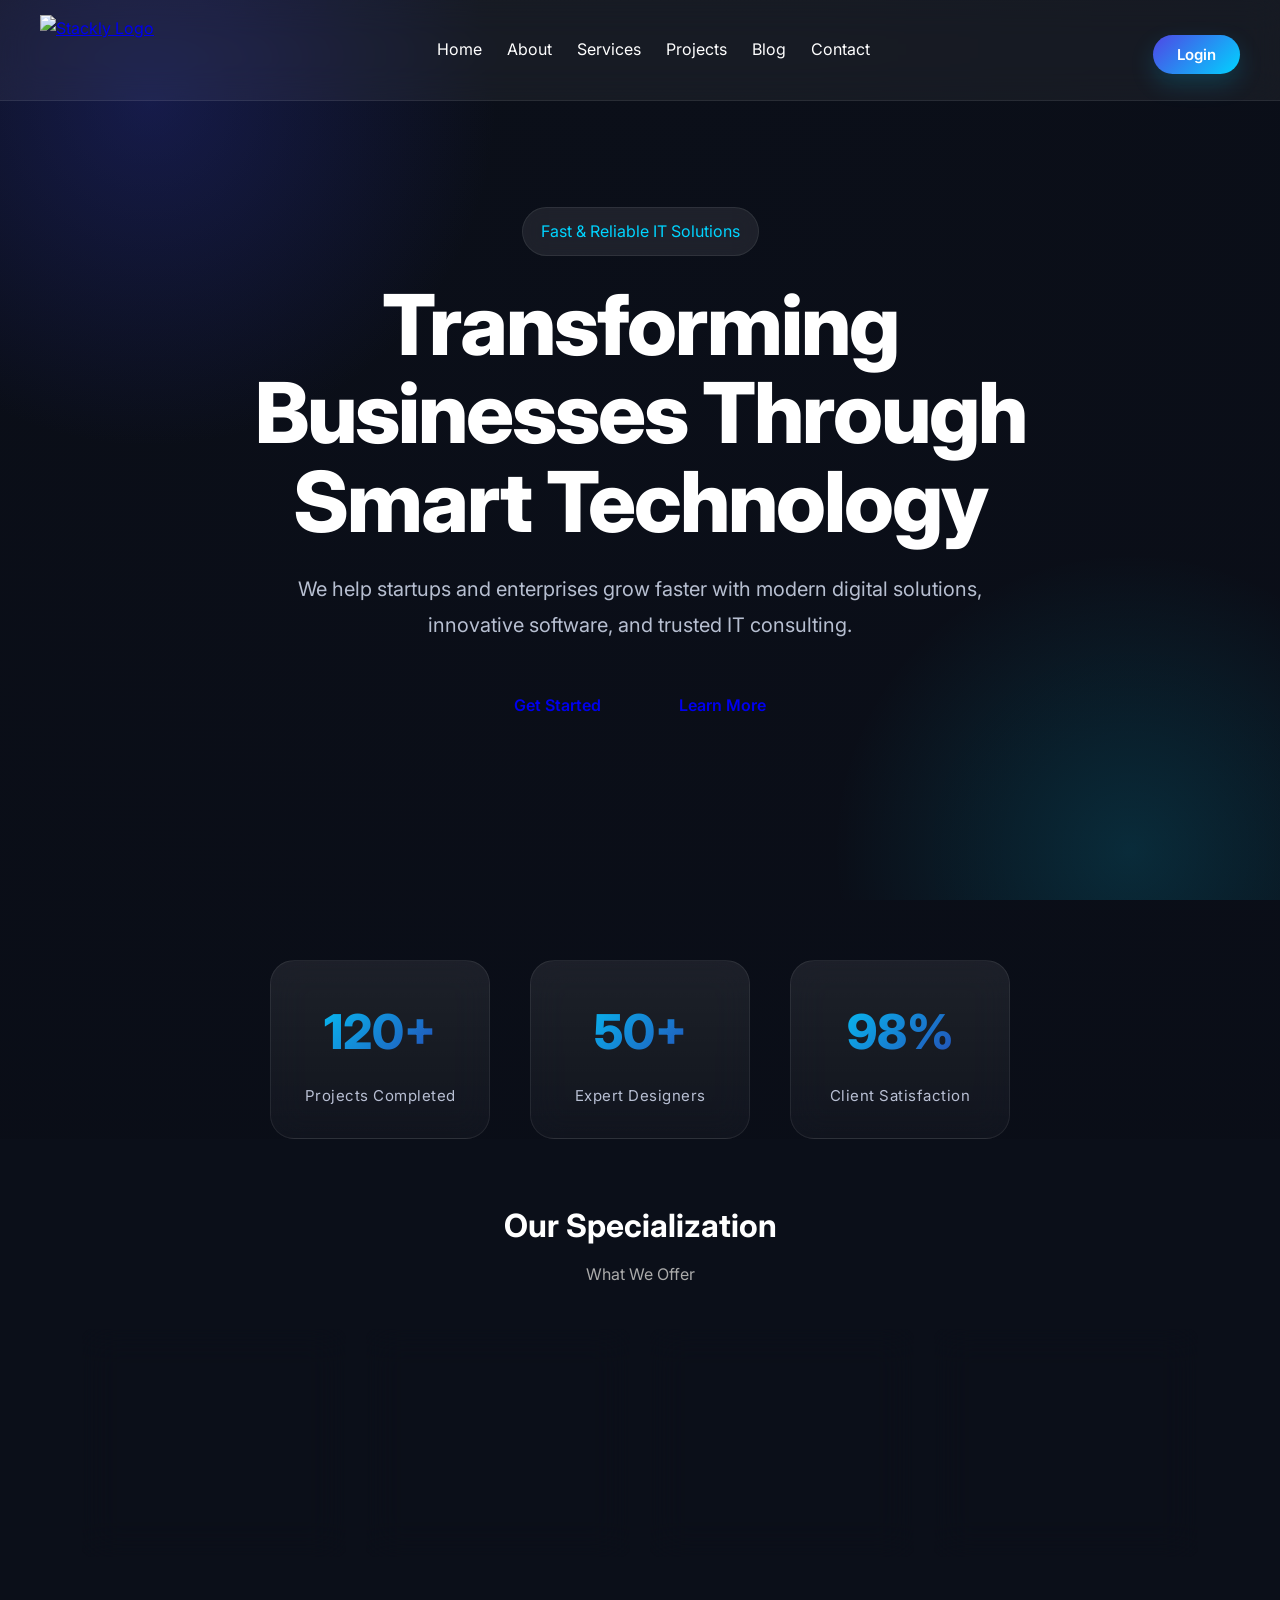
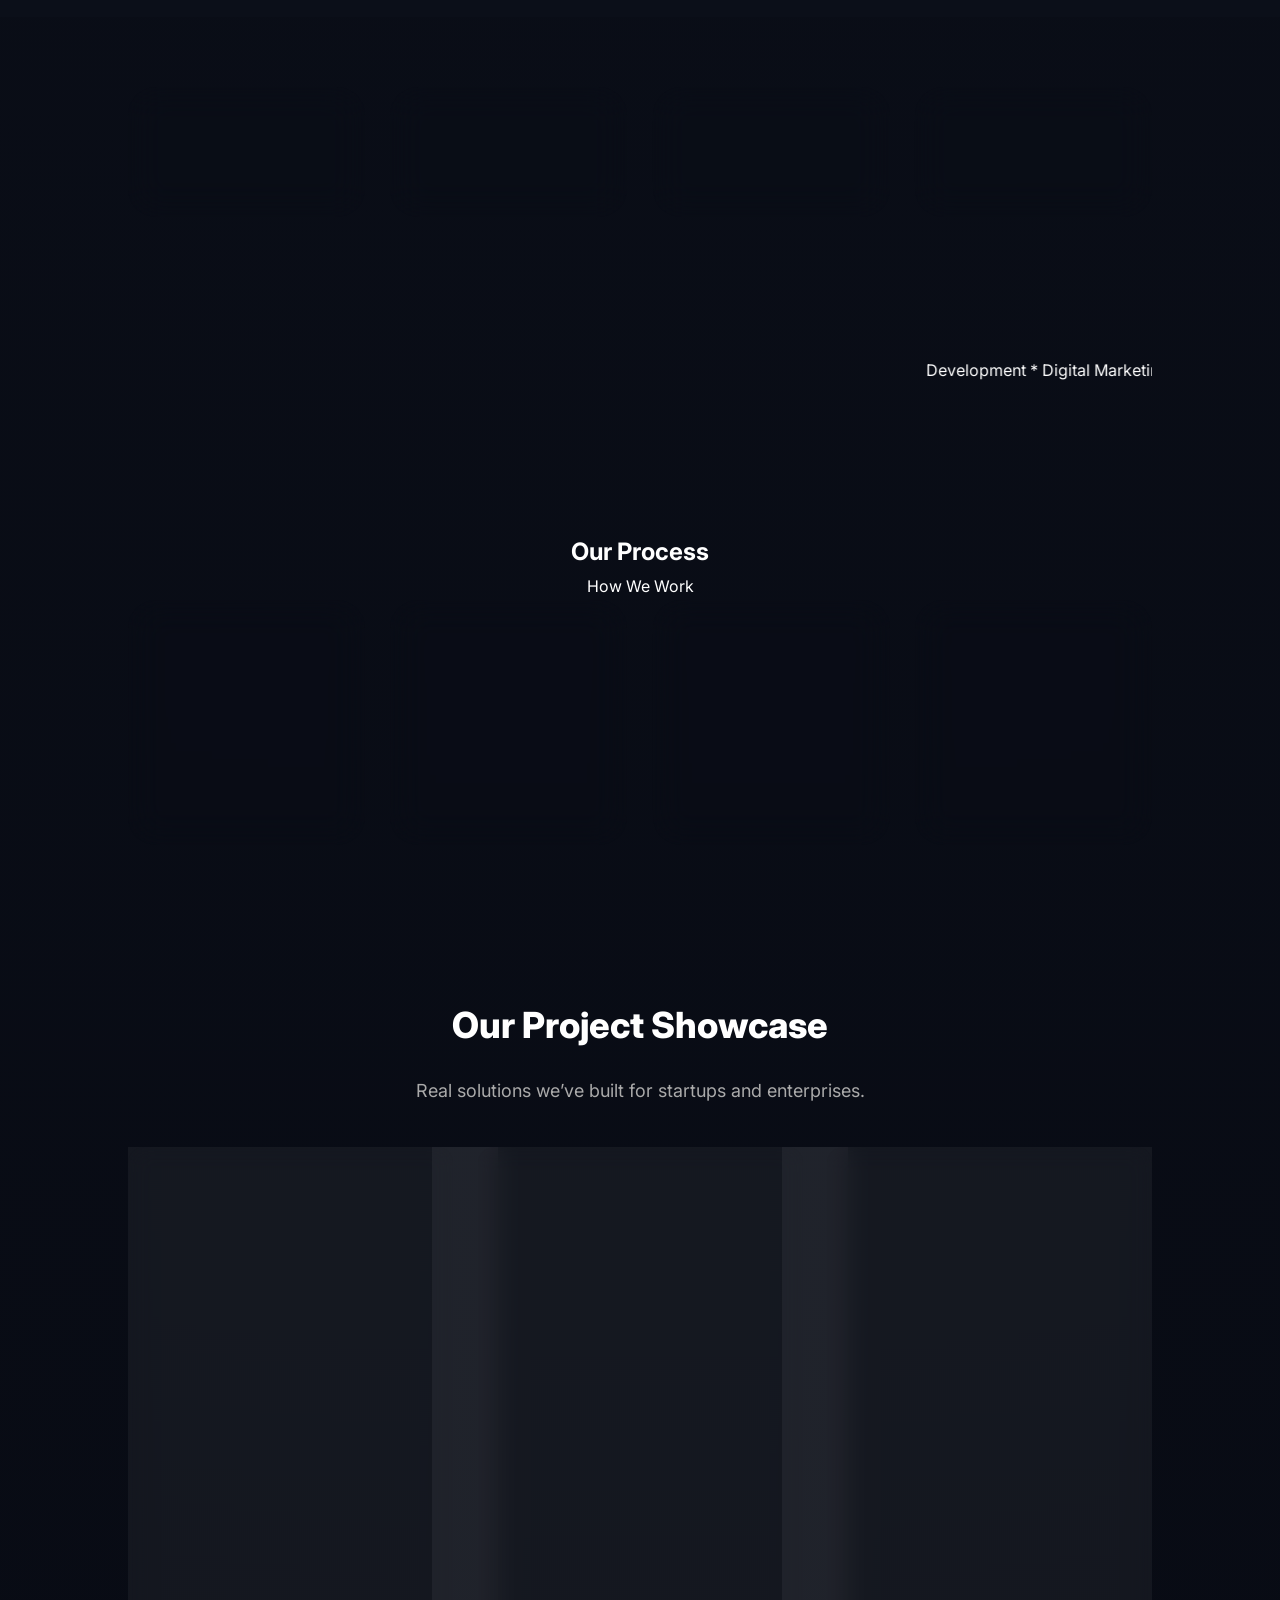
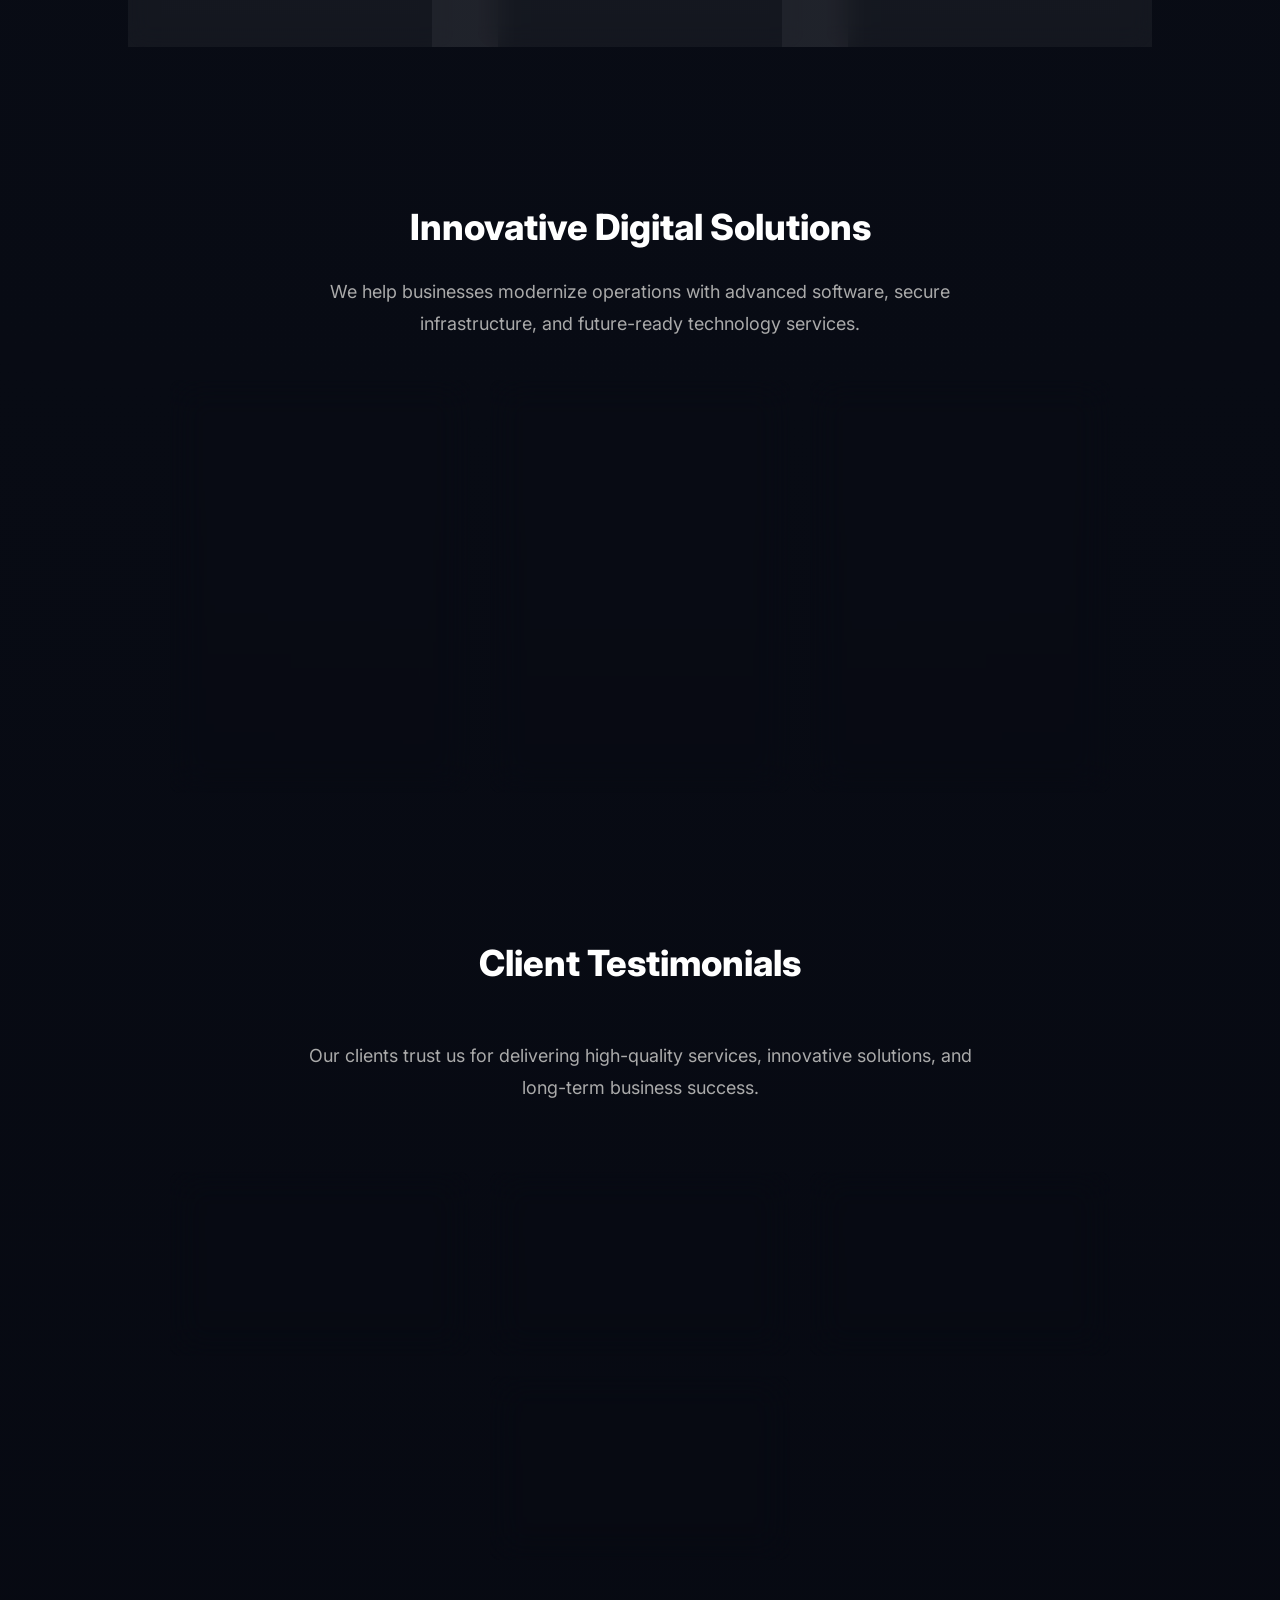
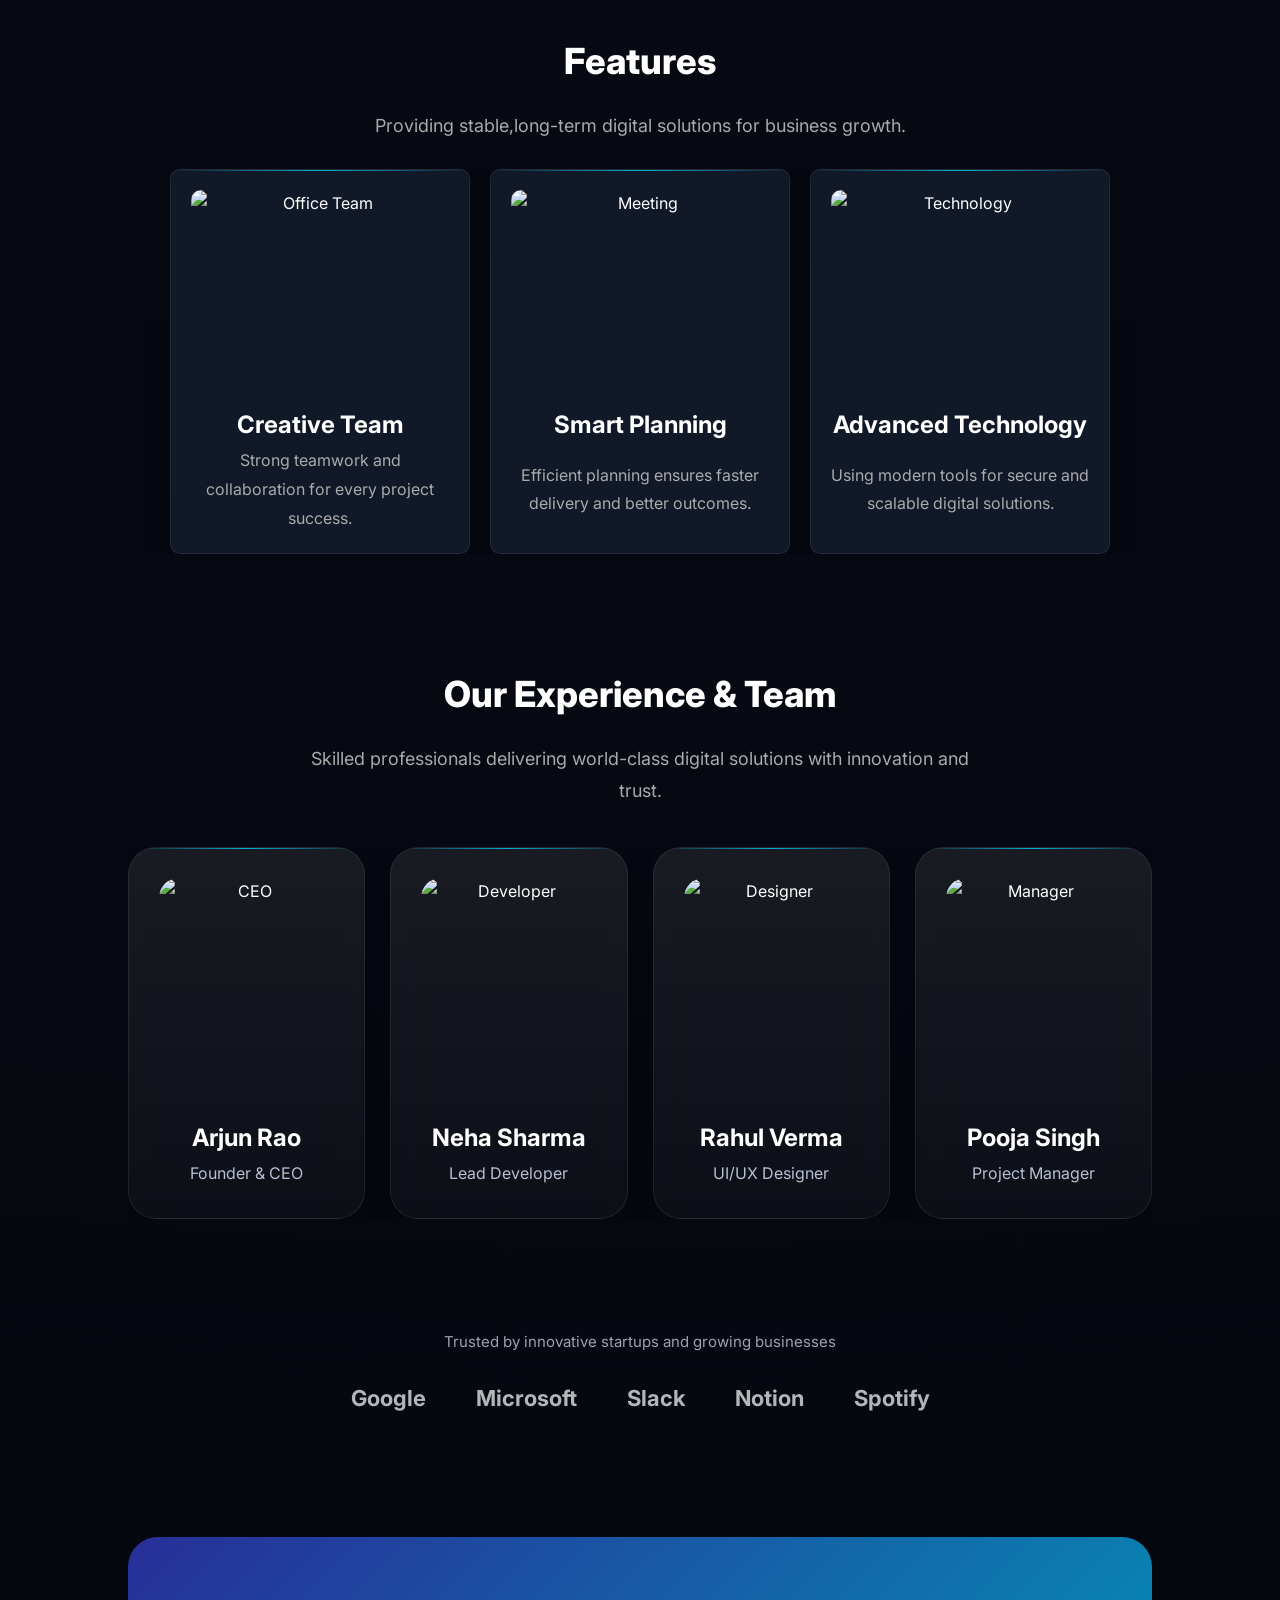
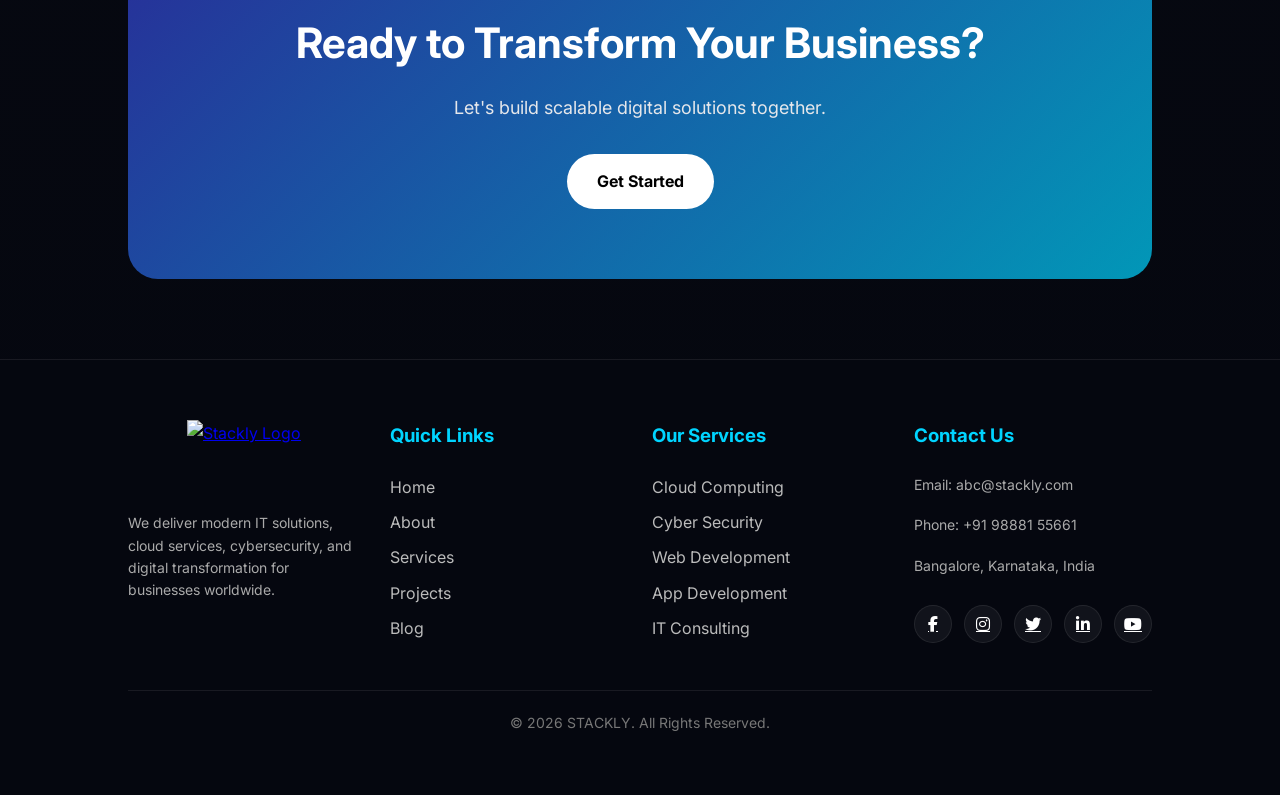
==== commit cfe45fe1: "updated" ====
--- a/index.html
+++ b/index.html
@@ -12,9 +12,13 @@
   <h2>Loading...</h2>
 </div>
 <header>
-   <a href="index.html" class="logo"><img src="https://snabsolutions.in/wp-content/uploads/2026/02/stackly-snab-solutions.png" alt="Stackly Logo" style="height:80px; width:auto;"></a>
-   
-    <div class="menu-icon" onclick="toggleMenu(this)">☰</div>
+  <a href="index.html" class="logo">
+    <img src="https://snabsolutions.in/wp-content/uploads/2026/02/stackly-snab-solutions.png" alt="Stackly Logo">
+  </a>
+
+  <div class="menu-icon" onclick="toggleMenu(this)">
+    ☰
+  </div>
 
   <nav id="navMenu">
     <ul>
@@ -24,31 +28,53 @@
       <li><a href="404.html">Projects</a></li>
       <li><a href="404.html">Blog</a></li>
       <li><a href="404.html">Contact</a></li>
+
+      <li class="mobile-login"> <a href="login.html">Login</a>
+      </li>
     </ul>
   </nav>
 
-
-  <a href="login.html" class="login-btn">Login</a>
+  
+  <button><a href="login.html" class="login-btn desktop-login">Login</a></button>
 </header>
-
-<section class="hero" id="hero">
-  <div class="hero-content fade-up">
+<section class="hero">
+  <div class="hero-overlay"></div>
+
+  <div class="hero-content">
     <span class="tag">Fast & Reliable IT Solutions</span>
+
     <h1>Transforming Businesses Through Smart Technology</h1>
+
     <p>
-      We help startups and enterprises grow faster with modern digital
-      solutions, innovative software and trusted IT consulting.
+      We help startups and enterprises grow faster with modern digital solutions,
+      innovative software, and trusted IT consulting.
     </p>
 
     <div class="hero-buttons">
-      <a href="404.html" class="explore-btn">Explore More</a>
-      <a href="404.html" class="secondary-btn">Get Started</a>
-    </div>
-  </div>
-
-    </div>
-  </div>
-</section>
+      <a href="404.html" class="btn primary">Get Started</a>
+      <a href="404.html" class="btn secondary">Learn More</a>
+    </div>
+  </div>
+</section>
+
+<div class="hero-stats">
+
+  <div>
+    <h3>120+</h3>
+    <p>Projects Completed</p>
+  </div>
+
+  <div>
+    <h3>50+</h3>
+    <p>Expert Designers</p>
+  </div>
+
+  <div>
+    <h3>98%</h3>
+    <p>Client Satisfaction</p>
+  </div>
+
+</div>
 
  <section class="services">
   <div class="section-header">
@@ -185,7 +211,7 @@
       <img src="https://bluesoft.com/wp-content/uploads/2025/10/20251013_1436_Futuristic-Tech-Network_simple_compose_01k7es1asaek7b1qc7sn5cz095.png" alt="Project 2">
       <div class="project-info">
         <h3>AI Automation System</h3>
-        <p>Smart workflow automation using AI and cloud integration.</p>
+        <p>Smart workflow automation using AI and cloud integration.</p><br>
         <span>AI / Cloud</span>
       </div>
     </div>
@@ -194,7 +220,7 @@
       <img src="https://assets-160c6.kxcdn.com/wp-content/uploads/2022/08/2022-08-16-de-en.jpg" alt="Project 3">
       <div class="project-info">
         <h3>E-Commerce Platform</h3>
-        <p>High-performance scalable online shopping / E-commerce Platform.</p>
+        <p>High-performance scalable online shopping / E-commerce Platform.</p><br>
         <span>Full Stack</span>
       </div>
     </div>
@@ -295,9 +321,10 @@
 </section>
 
 
+
  <div class="section-title">
-      <h2>Features</h2><br>
-      <P>Providing stable, efficient, and long-term digital solutions for business growth.</P>
+      <h2>Features</h2>
+      <P>Providing stable,long-term digital solutions for business growth.</P><br>
 <div class="about-grid">
 
       <div class="about-box">
@@ -354,6 +381,38 @@
     </div>
 
   </div>
+
+</section>
+
+<section class="trusted">
+
+  <p>Trusted by innovative startups and growing businesses</p>
+
+  <div class="trusted-logos">
+
+    <span>Google</span>
+    <span>Microsoft</span>
+    <span>Slack</span>
+    <span>Notion</span>
+    <span>Spotify</span>
+
+  </div>
+
+</section>
+
+<section class="cta-section">
+
+  <h2>
+    Ready to Transform Your Business?
+  </h2>
+
+  <p>
+    Let's build scalable digital solutions together.
+  </p>
+
+  <a href="404.html">
+    Get Started
+  </a>
 
 </section>
 
--- a/style.css
+++ b/style.css
@@ -1,9 +1,9 @@
-
+@import url('https://fonts.googleapis.com/css2?family=Inter:wght@400;500;600;700;800&display=swap');
 * {
   margin: 0;
   padding: 0;
   box-sizing: border-box;
-  font-family: "Segoe UI", sans-serif;
+  font-family: 'Inter', sans-serif;;
 }
 
 body {
@@ -13,35 +13,57 @@
 }
 
 
-.hero-buttons a {
-  display: inline-block;
-  margin-top: 20px;
-  margin-right: 10px;
-  padding: 10px 22px;
-  border-radius: 25px;
-  text-decoration: none;
-}
-
-.explore-btn {
-  background: #2b33a7;
-  color: #000;
-}
-
-.secondary-btn {
-  border: 1px solid #2b33a7;
-  color: #00d4ff;
-}
+
+body{
+  font-size:16px;
+  line-height:1.7;
+}
+
+.section-title h2{
+  font-size:clamp(36px,5vw,58px);
+  font-weight:800;
+  margin-bottom:18px;
+}
+
+.section-title p{
+  font-size:18px;
+  line-height:1.8;
+  color:#9ca3af;
+}
+
+.card h2,
+.about-box h3,
+.process-box h3,
+.team-card h3,
+.project-info h3{
+  font-size:24px;
+  font-weight:700;
+}
+
+.card p,
+.about-box p,
+.process-box p,
+.team-card p,
+.project-info p,
+.testimonial-box p{
+  font-size:16px;
+  line-height:1.8;
+  color:#b8bfd3;
+}
+
 
 html {
   scroll-behavior: smooth;
 }
 
+
 section {
   padding: 70px 10%;
 }
 
+
 header {
-  position: fixed;
+  position: static;
   top: 0;
   width: 100%;
   padding: 15px 40px;
@@ -61,7 +83,7 @@
   height: 70px;
 }
 
-
+/* NAV */
 nav ul {
   display: flex;
   gap: 25px;
@@ -77,6 +99,7 @@
 nav ul li a:hover {
   color: #2b33a7;
 }
+
 
 .login-btn {
   background: #2b33a7;
@@ -86,6 +109,7 @@
   font-weight: bold;
   text-decoration: none;
 }
+
 
 .menu-icon {
   width: 30px;
@@ -132,6 +156,7 @@
   max-width: 700px;
   margin: auto;
 }
+
 
 .stats,
 .about-grid,
@@ -178,15 +203,26 @@
 }
 
 
+
 .about-box img,
-.team-card img {
-  width: 100%;
-  height: 180px;
-  object-fit: cover;
-  border-radius: 10px;
-}
-
-
+.team-card img,
+.project-card img{
+
+  width:100%;
+  height:240px;
+
+  object-fit:cover;
+
+  border-radius:20px;
+
+  transition:.5s ease;
+}
+
+.about-box:hover img,
+.team-card:hover img,
+.project-card:hover img{
+  transform:scale(1.06);
+}
 .footer {
   background: #05070f;
   padding: 60px 10%;
@@ -213,7 +249,6 @@
   height: 70px;
 }
 
-
 .footer-box p {
   color: #aaa;
   font-size: 14px;
@@ -250,6 +285,7 @@
 .footer-box p {
   margin-bottom: 6px;
 }
+
 
 .social-icons {
   display: flex;
@@ -288,6 +324,7 @@
   font-size: 14px;
 }
 
+
 @media (max-width: 768px) {
   .footer-container {
     grid-template-columns: 1fr;
@@ -298,7 +335,6 @@
     justify-content: center;
   }
 }
-
 
 @media (max-width: 768px) {
 
@@ -353,11 +389,7 @@
     padding: 60px 20px;
   }
 
-  .hero h1 {
-    font-size: 28px;
-  }
-}
-
+}
 
 nav ul {
   display: flex;
@@ -377,6 +409,7 @@
   color: #fff;
   cursor: pointer;
 }
+
 
 @media (max-width: 768px) {
 
@@ -425,9 +458,7 @@
     font-weight: bold;
   }
 
-  .login-btn:not(.mobile-login) {
-    display: none;
-  }
+  
 }
 
 
@@ -435,37 +466,85 @@
 .about-box,
 .process-box,
 .team-card,
-.testimonial-box {
-  background: rgba(255,255,255,0.05);
-  border: 1px solid rgba(255,255,255,0.08);
-  border-radius: 16px;
-  padding: 20px;
-  backdrop-filter: blur(10px);
-  transition: transform 0.3s ease, box-shadow 0.3s ease;
-  transform-style: preserve-3d;
-}
+.testimonial-box,
+.project-card,
+.card{
+
+  position:relative;
+
+  background:
+  linear-gradient(
+    180deg,
+    rgba(255,255,255,0.08),
+    rgba(255,255,255,0.03)
+  );
+
+  border:1px solid rgba(255,255,255,0.08);
+
+  border-radius:28px;
+
+  padding:30px;
+
+  overflow:hidden;
+
+  backdrop-filter:blur(18px);
+
+  transition:
+  transform .45s ease,
+  box-shadow .45s ease,
+  border .45s ease;
+
+  box-shadow:
+  0 10px 30px rgba(0,0,0,0.18);
+}
+
+
+.stat-box::before,
+.about-box::before,
+.process-box::before,
+.team-card::before,
+.testimonial-box::before,
+.project-card::before,
+.card::before{
+
+  content:'';
+
+  position:absolute;
+
+  top:0;
+  left:0;
+
+  width:100%;
+  height:1px;
+
+  background:
+  linear-gradient(
+    90deg,
+    transparent,
+    rgba(0,212,255,0.8),
+    transparent
+  );
+}
+
 
 .stat-box:hover,
 .about-box:hover,
 .process-box:hover,
-.team-card:hover {
-  transform: translateY(-10px) scale(1.03);
-  box-shadow: 0 20px 40px rgba(0,212,255,0.2);
-}
-
-.stats,
-.about-grid,
-.process-wrapper,
-.team-grid {
-  display: grid;
-  gap: 25px;
-  padding: 60px 10%;
-}
-
-.stats { grid-template-columns: repeat(4, 1fr); }
-.about-grid { grid-template-columns: repeat(3, 1fr); }
-.process-wrapper { grid-template-columns: repeat(4, 1fr); }
-.team-grid { grid-template-columns: repeat(4, 1fr); }
+.team-card:hover,
+.testimonial-box:hover,
+.project-card:hover,
+.card:hover{
+
+  transform:
+  translateY(-14px)
+  scale(1.02);
+
+  border:1px solid rgba(0,212,255,0.25);
+
+  box-shadow:
+  0 30px 70px rgba(0,0,0,0.35),
+  0 10px 40px rgba(0,212,255,0.12);
+}
 
 
 @media (max-width: 768px) {
@@ -478,9 +557,11 @@
 }
 
 
+
 .projects {
   padding: 80px 10%;
 }
+
 
 .project-grid {
   display: grid;
@@ -604,7 +685,6 @@
   font-weight: bold;
 }
 
-
 .card h2 {
   margin: 10px 0;
   font-size: 20px;
@@ -675,12 +755,10 @@
   box-sizing: border-box;
 }
 
-
 img {
   max-width: 100%;
   display: block;
 }
-
 
 .about-grid,
 .stats,
@@ -693,61 +771,195 @@
 }
 
 
-.tag {
-  display: inline-block;
-  padding: 6px 12px;
-  background: rgba(0, 255, 200, 0.15);
-  color: #2b33a7;
-  border-radius: 20px;
-  font-size: 14px;
-  margin-bottom: 15px;
-}
-
-
-
-.hero p {
-  font-size: 18px;
-  color: #ddd;
-  margin-bottom: 25px;
-  line-height: 1.6;
-}
-
-
-/* PRIMARY BUTTON */
-.explore-btn {
-  background: #2b33a7;
-  color: #bfbebe;
-}
-
-.explore-btn:hover {
-  background: #2b33a7;
-}
-
-/* SECONDARY BUTTON */
-.secondary-btn {
-  border: 1px solid #2b33a7;
-  color: #bdbec5;
-}
-
-.secondary-btn:hover {
-  background: #2b33a7;
-  color: #000;
-}
-
-
-@keyframes fadeUp {
-  to {
-    opacity: 1;
-    transform: translateY(0);
-  }
-}
-
-@media (max-width: 768px) {
-  .section{
-    padding: 70px 0;
-    overflow: hidden;
-  }
-}
+.hero{
+  position:relative;
+  min-height:100vh;
+
+  display:flex;
+  align-items:center;
+  justify-content:center;
+
+  text-align:center;
+
+  padding:140px 10% 100px;
+
+  overflow:hidden;
+}
+
+
+.hero::before{
+  content:'';
+  position:absolute;
+
+  width:700px;
+  height:700px;
+
+  background:
+  radial-gradient(circle,
+  rgba(43,51,167,0.35),
+  transparent 70%);
+
+  top:-250px;
+  left:-200px;
+
+  animation:floatGlow 8s ease infinite;
+}
+
+.hero::after{
+  content:'';
+  position:absolute;
+
+  width:600px;
+  height:600px;
+
+  background:
+  radial-gradient(circle,
+  rgba(0,212,255,0.15),
+  transparent 70%);
+
+  bottom:-250px;
+  right:-150px;
+
+  animation:floatGlow 10s ease infinite alternate;
+}
+
+.hero-content{
+  position:relative;
+  z-index:2;
+  max-width:850px;
+}
+
+.tag{
+  display:inline-block;
+
+  padding:10px 18px;
+
+  border-radius:50px;
+
+  background:rgba(255,255,255,0.08);
+
+  border:1px solid rgba(255,255,255,0.08);
+
+  color:#00d4ff;
+
+  margin-bottom:25px;
+
+  backdrop-filter:blur(10px);
+
+  animation:fadeUp 1s ease forwards;
+}
+
+.hero h1{
+  font-size:clamp(48px,7vw,84px);
+
+  line-height:1.05;
+
+  font-weight:800;
+
+  letter-spacing:-2px;
+
+  margin-bottom:25px;
+
+  animation:fadeUp 1.1s ease forwards;
+}
+
+.hero p{
+  font-size:20px;
+
+  color:#b7bfd1;
+
+  line-height:1.8;
+
+  max-width:750px;
+
+  margin:auto auto 35px;
+
+  animation:fadeUp 1.2s ease forwards;
+}
+
+
+.hero-buttons{
+  display:flex;
+  justify-content:center;
+  gap:18px;
+  flex-wrap:wrap;
+}
+
+.hero-buttons a{
+  padding:14px 30px;
+
+  border-radius:14px;
+
+  text-decoration:none;
+
+  font-weight:600;
+
+  transition:.35s ease;
+}
+
+
+.explore-btn{
+  background:
+  linear-gradient(
+    135deg,
+    #2b33a7,
+    #00d4ff
+  );
+
+  color:#fff;
+
+  box-shadow:
+  0 15px 35px rgba(0,212,255,0.25);
+}
+
+.explore-btn:hover{
+  transform:translateY(-5px);
+}
+
+.secondary-btn{
+  border:1px solid rgba(255,255,255,0.1);
+
+  background:rgba(255,255,255,0.04);
+
+  color:#fff;
+
+  backdrop-filter:blur(10px);
+}
+
+.secondary-btn:hover{
+  transform:translateY(-5px);
+  background:rgba(255,255,255,0.08);
+}
+
+
+@keyframes floatGlow{
+
+  0%{
+    transform:translate(0,0);
+  }
+
+  50%{
+    transform:translate(20px,20px);
+  }
+
+  100%{
+    transform:translate(0,0);
+  }
+}
+
+@keyframes fadeUp{
+
+  from{
+    opacity:0;
+    transform:translateY(40px);
+  }
+
+  to{
+    opacity:1;
+    transform:translateY(0);
+  }
+}
+
 #loader {
   position: fixed;
   inset: 0;
@@ -779,184 +991,462 @@
   letter-spacing: 2px;
 }
 
-
-@media (max-width: 768px) {
-
-
-  .footer-container {
-    text-align: center;
-    justify-items: center;
-  }
-
-  
-  .footer-box {
-    align-items: center;
-    text-align: center;
-  }
-
-  
-  .footer-box .logo {
-    display: flex;
-    justify-content: center;
-    width: 100%;
-  }
-
-  .footer-box .logo img {
-    height: 75px;
-    margin: 0 auto;
-  }
-
-
-  .footer-box p {
-    text-align: center;
-  }
-
-  
-  .footer-box ul {
-    padding: 0;
-  }
-
-  .footer-box ul li {
-    text-align: center;
-  }
-
-
-  .social-icons {
-    justify-content: center;
-  }
-}
-
-
-.hero {
+.mobile-login{
+  display:inline-flex;
+  margin-top:20px;
+}
+
+header > .login-btn{
+  display:none;
+}
+
+
+.hero-stats{
+  display:flex;
+  justify-content:center;
+  align-items:center;
+  gap:40px;
+
+  margin-top:60px;
+
+  flex-wrap:wrap;
+}
+
+
+.hero-stats div{
+  min-width:220px;
+
+  padding:30px 25px;
+
+  text-align:center;
+
+  border-radius:24px;
+
+  background:
+  linear-gradient(
+    180deg,
+    rgba(255,255,255,0.08),
+    rgba(255,255,255,0.03)
+  );
+
+  border:1px solid rgba(255,255,255,0.08);
+
+  backdrop-filter:blur(18px);
+
+  transition:
+  transform .4s ease,
+  box-shadow .4s ease;
+}
+
+
+.hero-stats div:hover{
+  transform:
+  translateY(-10px)
+  scale(1.03);
+
+  box-shadow:
+  0 20px 50px rgba(0,212,255,0.15);
+}
+
+
+.hero-stats h3{
+  font-size:48px;
+  font-weight:800;
+
+  margin-bottom:10px;
+
+  background:linear-gradient(
+    135deg,
+    #00d4ff,
+    #2b33a7
+  );
+
+  -webkit-background-clip:text;
+  -webkit-text-fill-color:transparent;
+}
+
+.hero-stats p{
+  font-size:15px;
+  color:#b8bfd3;
+
+  letter-spacing:.5px;
+}
+
+
+@media(max-width:768px){
+
+  .hero-stats{
+    gap:20px;
+  }
+
+  .hero-stats div{
+    width:100%;
+    max-width:320px;
+  }
+
+  .hero-stats h3{
+    font-size:38px;
+  }
+
+}
+
+.trusted{
+  padding:40px 10%;
+  text-align:center;
+}
+
+.trusted p{
+  color:#9ca3af;
+  margin-bottom:25px;
+  font-size:15px;
+}
+
+.trusted-logos{
+  display:flex;
+  justify-content:center;
+  gap:50px;
+  flex-wrap:wrap;
+}
+
+.trusted-logos span{
+  font-size:22px;
+  font-weight:700;
+  color:rgba(255,255,255,0.7);
+
+  transition:.3s;
+}
+
+.trusted-logos span:hover{
+  color:#00d4ff;
+  transform:translateY(-3px);
+}
+
+.cta-section{
+  margin:80px 10%;
+
+  padding:70px 40px;
+
+  text-align:center;
+
+  border-radius:30px;
+
+  background:
+  linear-gradient(
+    135deg,
+    rgba(43,51,167,0.9),
+    rgba(0,212,255,0.7)
+  );
+}
+
+.cta-section h2{
+  font-size:42px;
+  margin-bottom:15px;
+}
+
+.cta-section p{
+  margin-bottom:30px;
+  font-size:18px;
+  color:#e5e7eb;
+}
+
+.cta-section a{
+  display:inline-block;
+
+  padding:14px 30px;
+
+  background:#fff;
+
+  color:#000;
+
+  border-radius:30px;
+
+  text-decoration:none;
+
+  font-weight:700;
+
+  transition:.3s ease;
+}
+
+.cta-section a:hover{
+  transform:translateY(-4px);
+}
+
+@media(max-width:768px){
+
+  .cta-section h2{
+    font-size:30px;
+  }
+
+}
+
+.login-btn{
+  position:relative;
+  top:4px;
+
+  padding:10px 24px;
+
+  border-radius:30px;
+
+  background:
+  linear-gradient(
+    135deg,
+    #4f46e5,
+    #00d4ff
+  );
+
+  color:#fff;
+
+  font-size:15px;
+  font-weight:600;
+
+  text-decoration:none;
+
+  display:flex;
+  align-items:center;
+  justify-content:center;
+
+  transition:.35s ease;
+
+  border:1px solid rgba(255,255,255,0.08);
+
+  box-shadow:
+  0 10px 25px rgba(0,212,255,0.18);
+}
+
+.login-btn:hover{
+  transform:
+  translateY(-3px)
+  scale(1.03);
+
+  box-shadow:
+  0 15px 35px rgba(0,212,255,0.35);
+
+  color:#fff;
+}
+
+.mobile-login{
+  display:none;
+  list-style:none;
+}
+
+.mobile-login a{
+
+  display:inline-flex;
+  align-items:center;
+  justify-content:center;
+
+  padding:14px 32px;
+
+  border-radius:35px;
+
+  background:
+  linear-gradient(
+    135deg,
+    #4f46e5,
+  );
+
+
+
+  font-size:16px;
+  font-weight:600;
+
+  text-decoration:none;
+
+  transition:.35s ease;
+
+  border:1px solid rgba(255,255,255,0.08);
+
+  box-shadow:
+  0 12px 30px rgba(0,212,255,0.2);
+}
+
+.mobile-login a:hover{
+
+  transform:
+  translateY(-4px)
+  scale(1.03);
+
+  box-shadow:
+  0 18px 40px rgba(0,212,255,0.35);
+
+
+}
+
+@media(max-width:768px){
+
+  .desktop-login{
+    display:none;
+  }
+
+  .mobile-login{
+    display:block;
+    margin-top:25px;
+    text-align:center;
+  }
+
+}
+
+.login-btn {
+    background: #2f6fff;
+    color: #000;
+    border: none;
+    outline: none;
+    box-shadow: none;
+    appearance: none;
+    -webkit-appearance: none;
+}
+
+button:focus,
+button:active,
+.login-btn:focus,
+.login-btn:active {
+    outline: none;
+    box-shadow: none;
+    border: none;
+}
+
+.footer-box .logo{
+  display:flex;
+  justify-content:center;
+  align-items:center;
+  width:100%;
+}
+
+.footer-box .logo img{
+  margin:auto;
+  display:block;
+}
+
+
+.login-btn{
+
+  position:relative;
+  top:4px;
+
+  padding:10px 24px;
+
+  border-radius:30px;
+
+  background:
+  linear-gradient(
+    135deg,
+    #4f46e5,
+    #00d4ff
+  );
+
+  color:#fff !important;
+
+  font-size:15px;
+  font-weight:600;
+
+  text-decoration:none;
+
+  display:inline-flex;
+  align-items:center;
+  justify-content:center;
+
+  border:none !important;
+  outline:none !important;
+
+  transition:.35s ease;
+
+  box-shadow:
+  0 10px 25px rgba(0,212,255,0.18);
+
+  overflow:hidden;
+}
+
+
+.login-btn::before,
+.login-btn::after{
+  display:none !important;
+  content:none !important;
+}
+
+.login-btn:hover{
+
+  transform:
+  translateY(-3px)
+  scale(1.03);
+
+  box-shadow:
+  0 15px 35px rgba(0,212,255,0.35);
+
+  color:#fff !important;
+}
+
+
+.login-btn:focus,
+.login-btn:active{
+  outline:none !important;
+  border:none !important;
+  box-shadow:
+  0 10px 25px rgba(0,212,255,0.18) !important;
+}
+
+button{
+  background:none;
+  border:none;
+  outline:none;
+}
+
+.mobile-login{
+  background:none !important;
+  padding:0 !important;
+  border:none !important;
+  box-shadow:none !important;
+}
+
+.mobile-login a{
+  display:inline-block;
+
+  padding:12px 28px;
+
+  background:linear-gradient(135deg,#4f46e5,#00d4ff);
+
+  color:#fff !important;
+
+  border-radius:30px;
+
+  text-decoration:none;
+
+  border:none;
+  outline:none;
+  box-shadow:none;
+}
+
+@media (max-width:768px){
+
+  header .login-btn{
+    display:none !important;
+  }
+
+}
+
+
+@media (max-width:768px){
+
+  header{
+    position:relative;
+  }
+
+  .menu-icon{
+    margin-left:auto;
+  }
+
+}
+header {
+  position: fixed;
+  top: 0;
   width: 100%;
-  min-height: 100vh;
-  padding: 140px 10% 80px;
+  padding: 15px 40px;
+
   display: flex;
+  justify-content: space-between;
   align-items: center;
-}
-
-.hero-content {
-  width: 100%;
-  display: flex;
-  align-items: center;
-  justify-content: space-between;
-  gap: 60px;
-}
-
-.hero-text {
-  flex: 1;
-  max-width: 600px;
-}
-
-.hero-text .tag {
-  display: inline-block;
-  padding: 6px 14px;
-  border-radius: 20px;
-  background: rgba(37,83,144,0.2);
-  color: #255390;
-  font-size: 13px;
-  margin-bottom: 15px;
-}
-
-.hero-text h1 {
-  font-size: 52px;
-  line-height: 1.2;
-  margin-bottom: 15px;
-}
-
-.hero-text p {
-  color: #ccc;
-  font-size: 17px;
-  line-height: 1.6;
-}
-
-
-.hero-buttons {
-  margin-top: 25px;
-  display: flex;
-  gap: 15px;
-  flex-wrap: wrap;
-}
-
-.btn {
-  padding: 12px 22px;
-  border-radius: 30px;
-  text-decoration: none;
-  transition: 0.3s ease;
-  font-weight: 500;
-  display: inline-block;
-}
-
-.primary {
-  background: #255390;
-  color: #000;
-}
-
-.outline {
-  border: 1px solid #255390;
-  color: #255390;
-}
-
-
-.hero-image {
-  flex: 1;
-  display: flex;
-  justify-content: center;
-  align-items: center;
-}
-
-.hero-image img {
-  width: 100%;
-  max-width: 450px;
-  border-radius: 20px;
-  object-fit: cover;
-  display: block;
-  animation: float 4s ease-in-out infinite;
-}
-
-
-@keyframes float {
-  0% { transform: translateY(0); }
-  50% { transform: translateY(-10px); }
-  100% { transform: translateY(0); }
-}
-
-@media (max-width: 1024px) {
-  .hero-text h1 {
-    font-size: 40px;
-  }
-}
-
-
-@media (max-width: 768px) {
-
-  .hero {
-    padding: 120px 20px 60px;
-  }
-
-  .hero-content {
-    flex-direction: column;
-    text-align: center;
-    gap: 30px;
-  }
-
-  .hero-text {
-    max-width: 100%;
-  }
-
-  .hero-text h1 {
-    font-size: 28px;
-  }
-
-  .hero-text p {
-    font-size: 15px;
-  }
-
-  .hero-buttons {
-    justify-content: center;
-  }
-
-  .hero-image img {
-    max-width: 90%;
-  }
-}+
+  background: rgba(255,255,255,0.05);
+  backdrop-filter: blur(18px);
+  border-bottom: 1px solid rgba(255,255,255,0.08);
+  z-index: 1000;
+}
